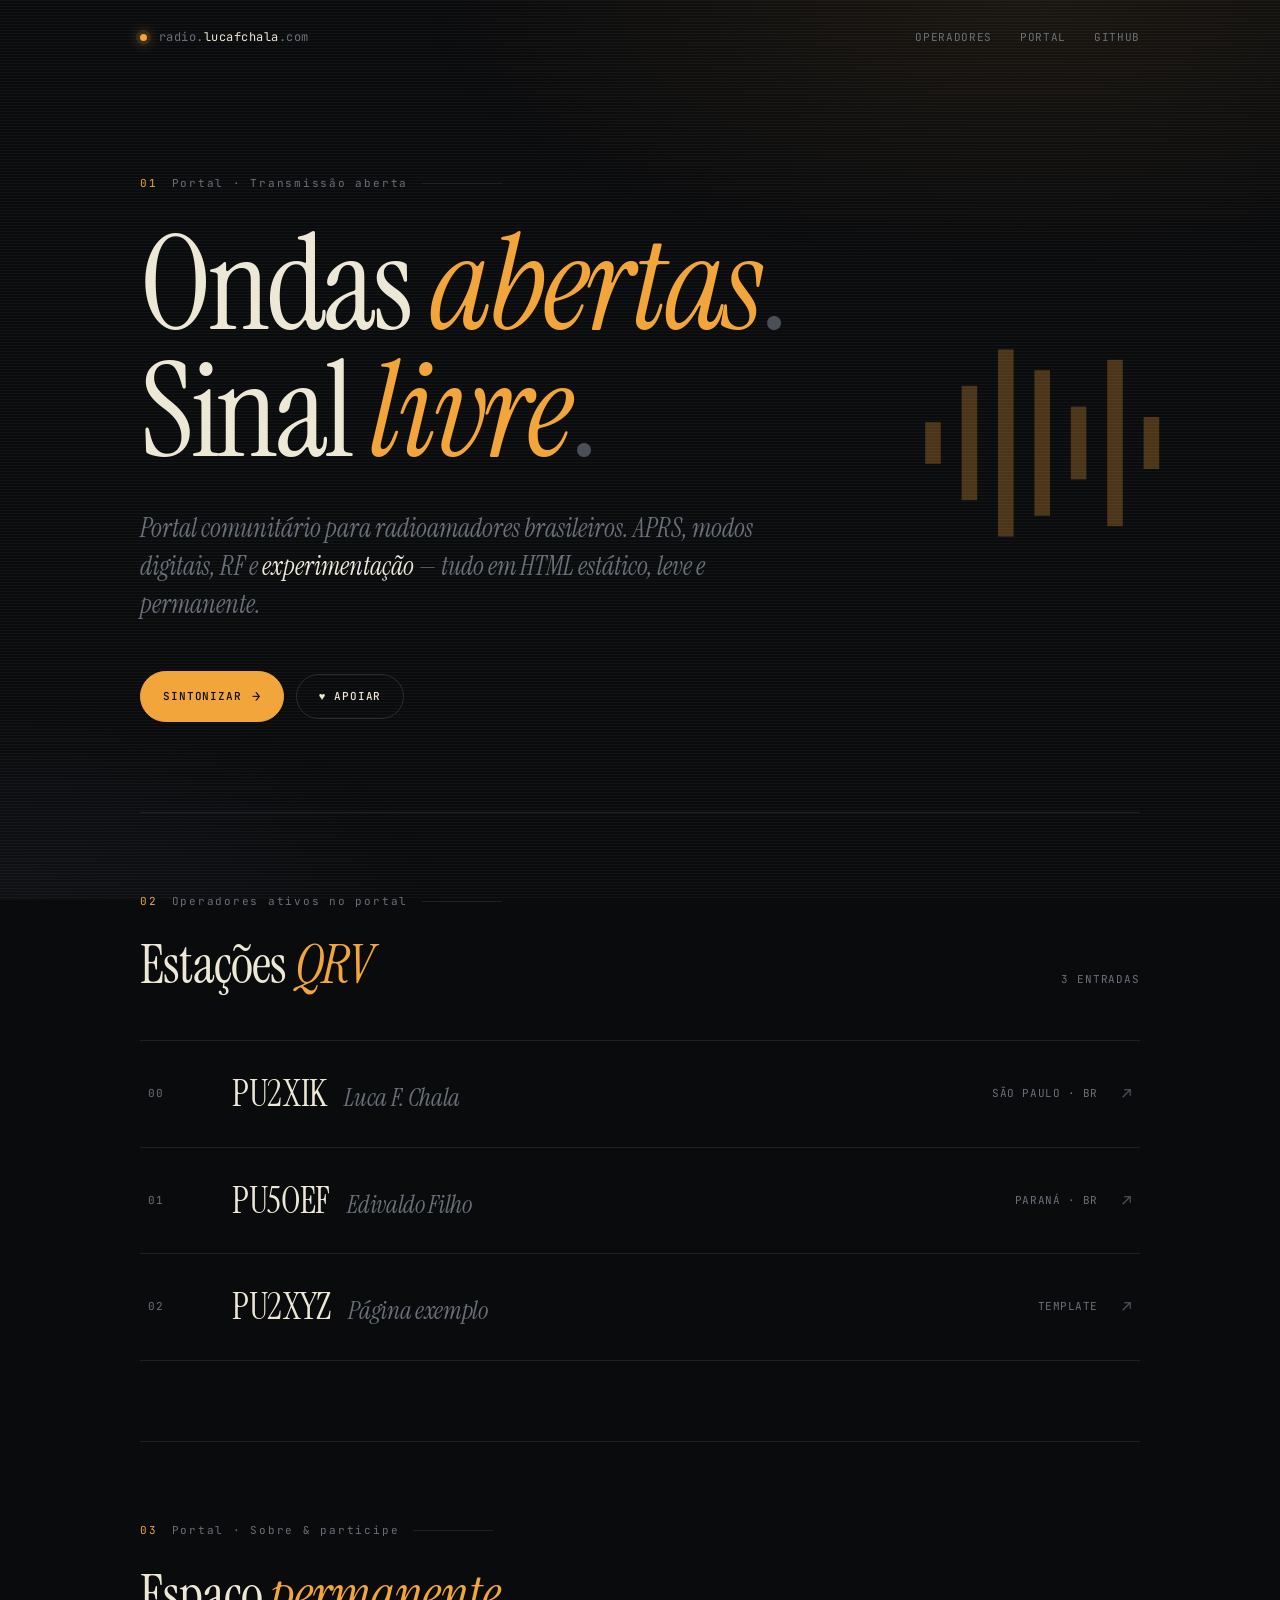
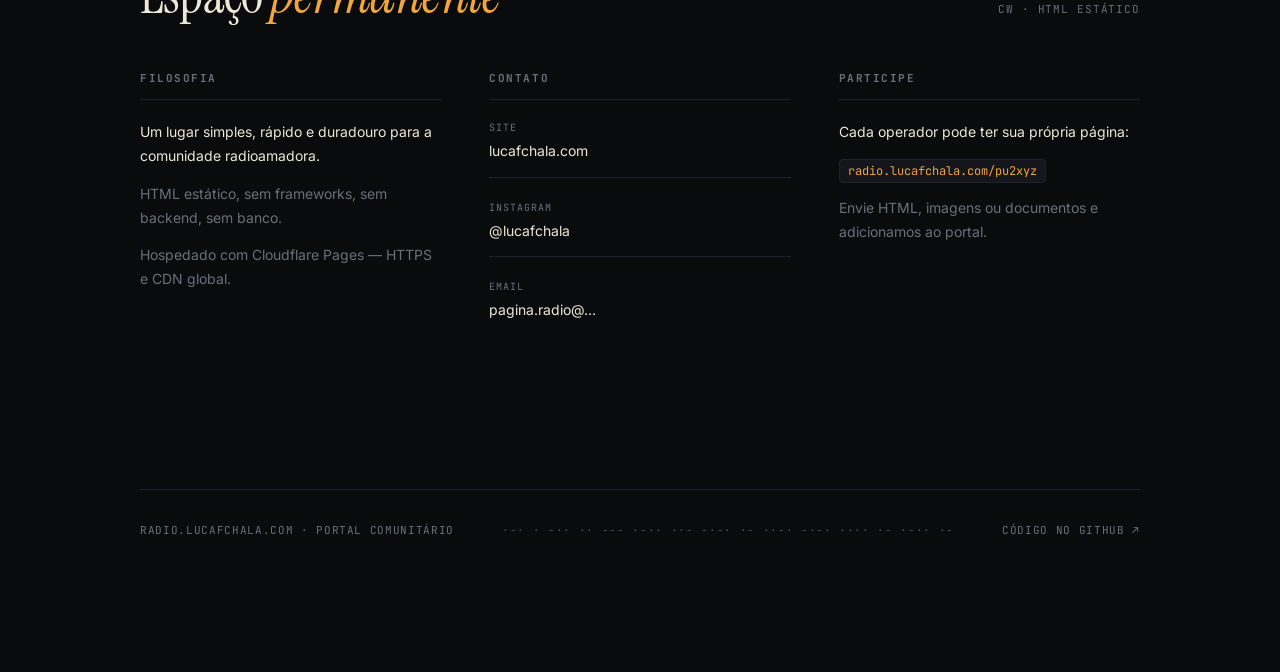
==== index.html @ 803acfe5 "Redesign homepage with original editorial 'Carrier Wave' aesthetic Custom design — dark midnight bas" ====
<!DOCTYPE html>
<html lang="pt-BR">

<head>
    <meta charset="UTF-8">
    <meta name="viewport" content="width=device-width, initial-scale=1.0">

    <!-- ── SEO Básico ── -->
    <title>radio.lucafchala.com — Portal Comunitário de Radioamadorismo</title>
    <meta name="description" content="Portal estático dedicado à comunidade radioamadora. APRS, modos digitais, RF experimental e páginas de operadores PY/PU. Hospedado com Cloudflare Pages.">
    <meta name="keywords" content="radioamadorismo, APRS, VHF, UHF, DMR, rádio digital, PU2XIK, PU5OEF, Brasil, ham radio">
    <meta name="author" content="Luca F. Chala — PU2XIK">
    <meta name="robots" content="index, follow">
    <meta name="theme-color" content="#0A0B0D">
    <link rel="canonical" href="https://radio.lucafchala.com/">

    <!-- ── Open Graph (WhatsApp, Facebook, Discord, Telegram) ── -->
    <meta property="og:type"        content="website">
    <meta property="og:url"         content="https://radio.lucafchala.com/">
    <meta property="og:title"       content="radio.lucafchala.com — Portal Comunitário de Radioamadorismo">
    <meta property="og:description" content="Portal estático dedicado à comunidade radioamadora. APRS, modos digitais, RF experimental e páginas de operadores PY/PU.">
    <meta property="og:image"       content="https://radio.lucafchala.com/pu5oef/og-image.png">
    <meta property="og:image:width"  content="1200">
    <meta property="og:image:height" content="630">
    <meta property="og:locale"      content="pt_BR">
    <meta property="og:site_name"   content="Portal de Rádio — lucafchala.com">

    <!-- ── Twitter / X Card ── -->
    <meta name="twitter:card"        content="summary_large_image">
    <meta name="twitter:url"         content="https://radio.lucafchala.com/">
    <meta name="twitter:title"       content="radio.lucafchala.com — Portal Comunitário de Radioamadorismo">
    <meta name="twitter:description" content="Portal estático dedicado à comunidade radioamadora. APRS, modos digitais, RF experimental e páginas de operadores PY/PU.">
    <meta name="twitter:image"       content="https://radio.lucafchala.com/pu5oef/og-image.png">

    <!-- ── Schema.org (Google) ── -->
    <script type="application/ld+json">
    {
      "@context": "https://schema.org",
      "@type": "WebSite",
      "name": "radio.lucafchala.com",
      "url": "https://radio.lucafchala.com/",
      "description": "Portal comunitário dedicado ao radioamadorismo, APRS, RF e modos digitais.",
      "publisher": {
        "@type": "Person",
        "name": "Luca F. Chala",
        "identifier": "PU2XIK",
        "url": "https://lucafchala.com"
      }
    }
    </script>

    <link rel="icon" href="https://tucas.omg.lol/favicon.ico">

    <link rel="stylesheet" href="/style.css">
    <link rel="stylesheet" href="/index.css">
</head>

<body>

<div class="container">

    <!-- ── Topbar ── -->
    <nav class="topbar">
        <a class="brand" href="/">
            <span class="brand-dot"></span>
            <span class="brand-text">radio.<em>lucafchala</em>.com</span>
        </a>
        <div class="topnav">
            <a href="#operadores">Operadores</a>
            <a href="#portal">Portal</a>
            <a href="https://github.com/lucafchala/portal_radio" target="_blank" rel="noopener">GitHub</a>
        </div>
    </nav>

    <!-- ── Hero ── -->
    <header class="hero">
        <div class="section-num"><span>01</span> Portal · Transmissão aberta</div>

        <h1>
            Ondas <em>abertas</em><span class="dot">.</span><br>
            Sinal <em>livre</em><span class="dot">.</span>
        </h1>

        <p class="hero-sub">
            Portal comunitário para radioamadores brasileiros.
            APRS, modos digitais, RF e <em>experimentação</em> —
            tudo em HTML estático, leve e permanente.
        </p>

        <div class="hero-actions">
            <a class="btn btn-primary" href="#operadores">
                Sintonizar
                <span class="arrow">→</span>
            </a>
            <a class="btn btn-ghost" href="/doacoes/">
                ♥ Apoiar
            </a>
        </div>

        <!-- Decorative animated waveform -->
        <div class="hero-wave" aria-hidden="true">
            <svg viewBox="0 0 100 100" preserveAspectRatio="none">
                <g fill="#F2A53A">
                    <rect class="wave-bar" x="2"  y="42" width="6" height="16" />
                    <rect class="wave-bar" x="16" y="28" width="6" height="44" />
                    <rect class="wave-bar" x="30" y="14" width="6" height="72" />
                    <rect class="wave-bar" x="44" y="22" width="6" height="56" />
                    <rect class="wave-bar" x="58" y="36" width="6" height="28" />
                    <rect class="wave-bar" x="72" y="18" width="6" height="64" />
                    <rect class="wave-bar" x="86" y="40" width="6" height="20" />
                </g>
            </svg>
        </div>
    </header>

    <!-- ── Operadores ── -->
    <section class="section" id="operadores">
        <div class="section-num"><span>02</span> Operadores ativos no portal</div>
        <div class="section-head">
            <h2 class="section-title">
                Estações <em>QRV</em>
            </h2>
            <span class="section-meta">3 entradas</span>
        </div>

        <div class="op-list">

            <a class="op-entry" href="/pu2xik/">
                <span class="op-num">00</span>
                <span class="op-call">PU2XIK <em>Luca F. Chala</em></span>
                <span class="op-region">São Paulo · BR</span>
                <span class="op-arrow">↗</span>
            </a>

            <a class="op-entry" href="/pu5oef/">
                <span class="op-num">01</span>
                <span class="op-call">PU5OEF <em>Edivaldo Filho</em></span>
                <span class="op-region">Paraná · BR</span>
                <span class="op-arrow">↗</span>
            </a>

            <a class="op-entry" href="/pu2xyz/">
                <span class="op-num">02</span>
                <span class="op-call">PU2XYZ <em>Página exemplo</em></span>
                <span class="op-region">Template</span>
                <span class="op-arrow">↗</span>
            </a>

        </div>
    </section>

    <!-- ── Portal info ── -->
    <section class="section" id="portal">
        <div class="section-num"><span>03</span> Portal · Sobre &amp; participe</div>
        <div class="section-head">
            <h2 class="section-title">
                Espaço <em>permanente</em>
            </h2>
            <span class="section-meta">CW · HTML estático</span>
        </div>

        <div class="info-grid">

            <div class="info-col">
                <h3>Filosofia</h3>
                <p>Um lugar simples, rápido e duradouro para a comunidade radioamadora.</p>
                <p class="muted">HTML estático, sem frameworks, sem backend, sem banco.</p>
                <p class="muted">Hospedado com Cloudflare Pages — HTTPS e CDN global.</p>
            </div>

            <div class="info-col">
                <h3>Contato</h3>
                <ul class="contact-list">
                    <li>
                        <span class="label">Site</span>
                        <a href="https://lucafchala.com" target="_blank" rel="noopener">lucafchala.com</a>
                    </li>
                    <li>
                        <span class="label">Instagram</span>
                        <a href="https://lucafchala.com/instagram" target="_blank" rel="noopener">@lucafchala</a>
                    </li>
                    <li>
                        <span class="label">Email</span>
                        <a href="mailto:pagina.radio@lucafchala.com">pagina.radio@…</a>
                    </li>
                </ul>
            </div>

            <div class="info-col">
                <h3>Participe</h3>
                <p>Cada operador pode ter sua própria página:</p>
                <p><code>radio.lucafchala.com/pu2xyz</code></p>
                <p class="muted">Envie HTML, imagens ou documentos e adicionamos ao portal.</p>
            </div>

        </div>
    </section>

    <footer>
        <span>radio.lucafchala.com · portal comunitário</span>
        <span class="footer-cw">·-· · -·· ·· ---  ·-·· ··- -·-· ·- ··-· -·-· ···· ·- ·-·· ·-</span>
        <a href="https://github.com/lucafchala/portal_radio" target="_blank" rel="noopener">Código no GitHub ↗</a>
    </footer>

</div>

</body>
</html>
---- style.css ----
/* Estilos compartilhados — radio.lucafchala.com
   Importado por todas as páginas do portal.
   Cada página sobrescreve variáveis e estilos específicos no próprio <style>. */

:root {
    --bg: #0b0f0c;
    --panel: #101612;
    --border: #2d3c32;
    --text: #d6e0d5;
    --accent: #7dff9c;
    --muted: #8a968d;
}

*, *::before, *::after {
    box-sizing: border-box;
}

body {
    margin: 0;
    background: var(--bg);
    color: var(--text);
}

.container {
    max-width: 1000px;
    margin: auto;
    padding: 30px 20px;
}

.panel {
    background: var(--panel);
    border: 1px solid var(--border);
    padding: 25px;
    margin-bottom: 25px;
}

.badge {
    display: inline-block;
    border: 1px solid var(--border);
    padding: 5px 10px;
    color: var(--accent);
    font-size: 12px;
    margin-right: 8px;
    margin-bottom: 8px;
    background: #0d120f;
}

h1, h2 {
    margin-top: 0;
    color: var(--accent);
}

a {
    color: var(--accent);
    text-decoration: none;
}

a:hover {
    text-decoration: underline;
}

code {
    color: var(--accent);
}

ul {
    padding-left: 18px;
}

li {
    margin-bottom: 8px;
}

footer {
    text-align: center;
    color: var(--muted);
    font-size: 0.9rem;
    margin-top: 40px;
}
---- index.css ----
@import url('https://fonts.googleapis.com/css2?family=Instrument+Serif:ital@0;1&family=Inter:wght@300;400;500;600&family=JetBrains+Mono:wght@400;500&display=swap');

/* ── Carrier Wave palette ── */
:root {
    --bg: #0A0B0D;
    --bg-2: #0F1014;
    --surface: #14161C;
    --border: #1E2128;
    --border-strong: #2A2E37;
    --text: #EDE7D6;
    --muted: #6A707A;
    --muted-2: #4A4F58;
    --accent: #F2A53A;
    --accent-dim: #B07628;
    --accent-soft: rgba(242, 165, 58, 0.08);
    --highlight: #8FB7D9;
}

* { box-sizing: border-box; }

html { background: var(--bg); }

body {
    margin: 0;
    background: var(--bg);
    color: var(--text);
    font-family: "Inter", -apple-system, system-ui, sans-serif;
    font-size: 15px;
    line-height: 1.6;
    -webkit-font-smoothing: antialiased;
    text-rendering: optimizeLegibility;
    overflow-x: hidden;
}

/* Ambient gradient — subtle aurora */
body::before {
    content: '';
    position: fixed;
    inset: 0;
    pointer-events: none;
    background:
        radial-gradient(ellipse 80% 50% at 80% 0%, rgba(242, 165, 58, 0.07), transparent 60%),
        radial-gradient(ellipse 60% 40% at 0% 100%, rgba(143, 183, 217, 0.04), transparent 60%);
    z-index: 0;
}

/* Subtle scanline */
body::after {
    content: '';
    position: fixed;
    inset: 0;
    pointer-events: none;
    opacity: 0.04;
    background-image: linear-gradient(rgba(255,255,255,1) 1px, transparent 1px);
    background-size: 100% 3px;
    z-index: 0;
}

.container {
    max-width: 1080px;
    margin: 0 auto;
    padding: 0 40px 100px;
    position: relative;
    z-index: 1;
}

a { color: var(--text); text-decoration: none; }
a:hover { text-decoration: none; }
h1, h2, h3 { color: var(--text); margin: 0; }

/* ── Topbar ── */
.topbar {
    display: flex;
    justify-content: space-between;
    align-items: center;
    padding: 28px 0;
    font-size: 13px;
}

.brand {
    display: inline-flex;
    align-items: center;
    gap: 12px;
    color: var(--text);
    font-family: "JetBrains Mono", monospace;
    font-size: 12px;
    letter-spacing: 0.04em;
}

.brand-dot {
    width: 7px;
    height: 7px;
    border-radius: 50%;
    background: var(--accent);
    box-shadow: 0 0 14px var(--accent), 0 0 0 4px rgba(242, 165, 58, 0.12);
    animation: blink 2.6s ease-in-out infinite;
}

@keyframes blink {
    0%, 100% { opacity: 1; }
    50% { opacity: 0.35; }
}

.brand-text { color: var(--muted); }
.brand-text em { color: var(--text); font-style: normal; }

.topnav {
    display: flex;
    gap: 28px;
    font-family: "JetBrains Mono", monospace;
    font-size: 11px;
    letter-spacing: 0.06em;
    text-transform: uppercase;
}

.topnav a {
    color: var(--muted);
    transition: color 0.18s;
    position: relative;
}

.topnav a::before {
    content: '';
    position: absolute;
    bottom: -6px;
    left: 0;
    width: 0;
    height: 1px;
    background: var(--accent);
    transition: width 0.25s;
}

.topnav a:hover { color: var(--text); }
.topnav a:hover::before { width: 100%; }

/* ── Hero ── */
.hero {
    padding: 100px 0 90px;
    position: relative;
    animation: rise 0.9s cubic-bezier(0.16,1,0.3,1) both;
}

.section-num {
    font-family: "JetBrains Mono", monospace;
    font-size: 11px;
    letter-spacing: 0.16em;
    color: var(--muted);
    margin-bottom: 28px;
    display: flex;
    align-items: center;
    gap: 14px;
}

.section-num::after {
    content: '';
    flex: 1;
    max-width: 80px;
    height: 1px;
    background: var(--border);
}

.section-num span { color: var(--accent); }

.hero h1 {
    font-family: "Instrument Serif", Georgia, serif;
    font-size: clamp(56px, 11vw, 132px);
    font-weight: 400;
    line-height: 0.96;
    letter-spacing: -0.025em;
    color: var(--text);
    margin: 0 0 36px;
    max-width: 11ch;
}

.hero h1 em {
    font-style: italic;
    color: var(--accent);
}

.hero h1 .dot { color: var(--muted-2); }

.hero-sub {
    font-family: "Instrument Serif", Georgia, serif;
    font-size: clamp(20px, 2.4vw, 26px);
    color: var(--muted);
    line-height: 1.45;
    max-width: 620px;
    margin: 0 0 48px;
    font-style: italic;
    font-weight: 400;
}

.hero-sub em {
    color: var(--text);
    font-style: italic;
}

.hero-actions {
    display: flex;
    gap: 12px;
    flex-wrap: wrap;
    align-items: center;
}

.btn {
    display: inline-flex;
    align-items: center;
    gap: 10px;
    padding: 13px 22px;
    font-family: "JetBrains Mono", monospace;
    font-size: 11px;
    font-weight: 500;
    letter-spacing: 0.08em;
    text-transform: uppercase;
    border-radius: 999px;
    transition: all 0.2s;
    cursor: pointer;
    border: 1px solid transparent;
}

.btn-primary {
    background: var(--accent);
    color: var(--bg);
    border-color: var(--accent);
}

.btn-primary:hover {
    background: transparent;
    color: var(--accent);
    transform: translateY(-1px);
}

.btn-ghost {
    background: transparent;
    color: var(--text);
    border-color: var(--border-strong);
}

.btn-ghost:hover {
    border-color: var(--text);
    transform: translateY(-1px);
}

.btn .arrow {
    transition: transform 0.2s;
    font-size: 14px;
}

.btn:hover .arrow { transform: translateX(3px); }

/* Hero waveform decoration */
.hero-wave {
    position: absolute;
    top: 50%;
    right: -40px;
    transform: translateY(-50%);
    width: 260px;
    height: 260px;
    opacity: 0.28;
    pointer-events: none;
}

.hero-wave svg { width: 100%; height: 100%; }

/* ── Section ── */
.section {
    padding: 80px 0;
    border-top: 1px solid var(--border);
    animation: rise 0.9s cubic-bezier(0.16,1,0.3,1) both;
}

.section-head {
    display: flex;
    justify-content: space-between;
    align-items: baseline;
    margin-bottom: 48px;
    gap: 16px;
    flex-wrap: wrap;
}

.section-title {
    font-family: "Instrument Serif", Georgia, serif;
    font-size: clamp(38px, 5vw, 54px);
    font-weight: 400;
    color: var(--text);
    letter-spacing: -0.015em;
    line-height: 1;
}

.section-title em {
    color: var(--accent);
    font-style: italic;
}

.section-meta {
    font-family: "JetBrains Mono", monospace;
    font-size: 11px;
    letter-spacing: 0.08em;
    color: var(--muted);
    text-transform: uppercase;
}

/* ── Operator list — editorial-style entries ── */
.op-list {
    display: flex;
    flex-direction: column;
}

.op-entry {
    display: grid;
    grid-template-columns: 60px 1fr auto auto;
    align-items: center;
    gap: 24px;
    padding: 24px 8px;
    border-top: 1px solid var(--border);
    transition: padding 0.25s, background 0.25s;
    position: relative;
    color: var(--text);
}

.op-entry:last-child { border-bottom: 1px solid var(--border); }

.op-entry::before {
    content: '';
    position: absolute;
    left: 0;
    top: 0;
    bottom: 0;
    width: 0;
    background: var(--accent);
    transition: width 0.25s;
}

.op-entry:hover {
    padding-left: 24px;
    background: var(--accent-soft);
}

.op-entry:hover::before { width: 3px; }

.op-num {
    font-family: "JetBrains Mono", monospace;
    font-size: 11px;
    color: var(--muted);
    letter-spacing: 0.05em;
}

.op-call {
    font-family: "Instrument Serif", Georgia, serif;
    font-size: clamp(26px, 3.5vw, 36px);
    font-weight: 400;
    letter-spacing: -0.01em;
    color: var(--text);
    transition: color 0.2s;
}

.op-entry:hover .op-call { color: var(--accent); }

.op-call em {
    font-style: italic;
    color: var(--muted);
    font-size: 0.7em;
    margin-left: 12px;
}

.op-region {
    font-family: "JetBrains Mono", monospace;
    font-size: 11px;
    color: var(--muted);
    letter-spacing: 0.05em;
    text-transform: uppercase;
}

.op-arrow {
    font-family: "JetBrains Mono", monospace;
    color: var(--muted-2);
    font-size: 16px;
    transition: color 0.2s, transform 0.2s;
}

.op-entry:hover .op-arrow {
    color: var(--accent);
    transform: translate(3px, -3px);
}

/* ── Info columns ── */
.info-grid {
    display: grid;
    grid-template-columns: repeat(3, 1fr);
    gap: 48px;
    margin-top: 16px;
}

.info-col h3 {
    font-family: "JetBrains Mono", monospace;
    font-size: 11px;
    letter-spacing: 0.14em;
    text-transform: uppercase;
    color: var(--muted);
    margin: 0 0 20px;
    padding-bottom: 12px;
    border-bottom: 1px solid var(--border);
}

.info-col p {
    font-size: 14px;
    color: var(--text);
    line-height: 1.7;
    margin: 0 0 14px;
}

.info-col p:last-child { margin-bottom: 0; }

.info-col .muted { color: var(--muted); }

.contact-list {
    list-style: none;
    padding: 0;
    margin: 0;
}

.contact-list li {
    display: flex;
    flex-direction: column;
    gap: 4px;
    padding: 14px 0;
    border-bottom: 1px solid var(--border);
}

.contact-list li:first-child { padding-top: 0; }
.contact-list li:last-child { border-bottom: none; padding-bottom: 0; }

.contact-list .label {
    font-family: "JetBrains Mono", monospace;
    font-size: 10px;
    letter-spacing: 0.1em;
    text-transform: uppercase;
    color: var(--muted);
}

.contact-list a {
    color: var(--text);
    font-size: 14px;
    transition: color 0.15s;
}

.contact-list a:hover { color: var(--accent); }

.info-col code {
    font-family: "JetBrains Mono", monospace;
    font-size: 12px;
    background: var(--surface);
    color: var(--accent);
    padding: 3px 8px;
    border: 1px solid var(--border);
    border-radius: 4px;
}

/* ── Footer ── */
footer {
    margin-top: 80px;
    padding: 32px 0;
    border-top: 1px solid var(--border);
    display: flex;
    justify-content: space-between;
    align-items: center;
    flex-wrap: wrap;
    gap: 16px;
    font-family: "JetBrains Mono", monospace;
    font-size: 11px;
    letter-spacing: 0.06em;
    color: var(--muted);
    text-transform: uppercase;
}

footer a {
    color: var(--muted);
    transition: color 0.15s;
}

footer a:hover { color: var(--accent); }

.footer-cw {
    color: var(--muted-2);
}

/* ── Animations ── */
@keyframes rise {
    from { opacity: 0; transform: translateY(14px); }
    to   { opacity: 1; transform: translateY(0); }
}

@keyframes wave {
    0%, 100% { transform: scaleY(0.6); }
    50% { transform: scaleY(1); }
}

.wave-bar {
    transform-origin: center;
    animation: wave 1.4s ease-in-out infinite;
}

.wave-bar:nth-child(1) { animation-delay: 0s; }
.wave-bar:nth-child(2) { animation-delay: 0.1s; }
.wave-bar:nth-child(3) { animation-delay: 0.2s; }
.wave-bar:nth-child(4) { animation-delay: 0.3s; }
.wave-bar:nth-child(5) { animation-delay: 0.4s; }
.wave-bar:nth-child(6) { animation-delay: 0.5s; }
.wave-bar:nth-child(7) { animation-delay: 0.6s; }

/* ── Mobile ── */
@media (max-width: 720px) {
    .container { padding: 0 22px 60px; }
    .topnav { gap: 16px; }
    .topnav a { font-size: 10px; }
    .hero { padding: 60px 0 70px; }
    .hero-wave { display: none; }
    .section { padding: 60px 0; }
    .info-grid {
        grid-template-columns: 1fr;
        gap: 40px;
    }
    .op-entry {
        grid-template-columns: 36px 1fr auto;
        gap: 16px;
        padding: 20px 6px;
    }
    .op-entry:hover { padding-left: 12px; }
    .op-region { display: none; }
    .hero-actions .btn { flex: 1; justify-content: center; }
}
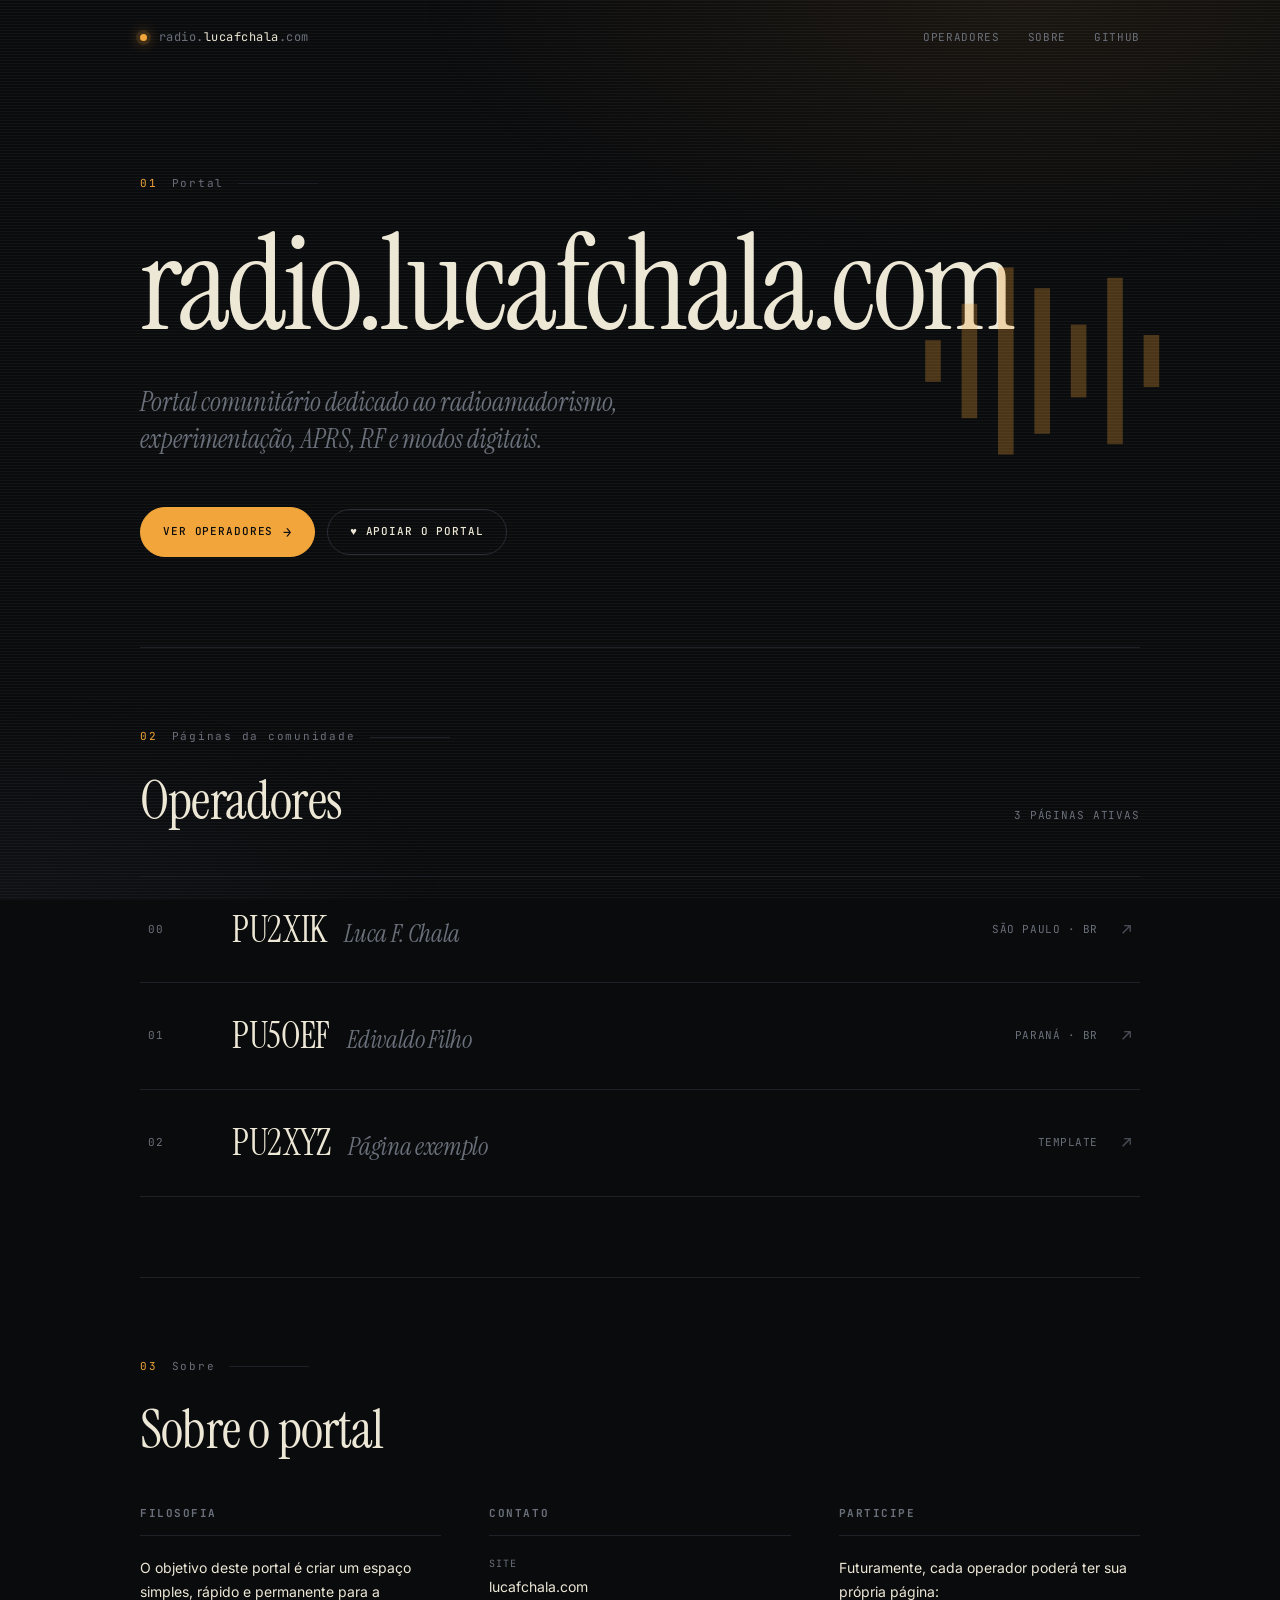
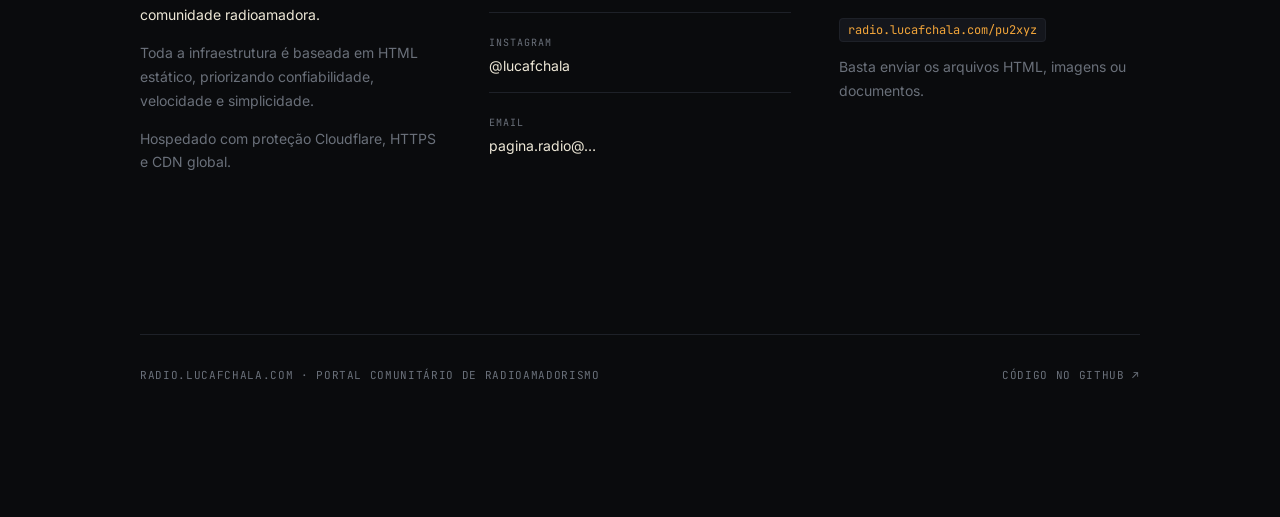
==== commit 32683670: "Tone down homepage copy, redesign donations page to match Homepage: - Restore straightforward copy f" ====
--- a/index.html
+++ b/index.html
@@ -67,33 +67,29 @@
         </a>
         <div class="topnav">
             <a href="#operadores">Operadores</a>
-            <a href="#portal">Portal</a>
+            <a href="#portal">Sobre</a>
             <a href="https://github.com/lucafchala/portal_radio" target="_blank" rel="noopener">GitHub</a>
         </div>
     </nav>
 
     <!-- ── Hero ── -->
     <header class="hero">
-        <div class="section-num"><span>01</span> Portal · Transmissão aberta</div>
+        <div class="section-num"><span>01</span> Portal</div>
 
-        <h1>
-            Ondas <em>abertas</em><span class="dot">.</span><br>
-            Sinal <em>livre</em><span class="dot">.</span>
-        </h1>
+        <h1>radio.lucafchala.com</h1>
 
         <p class="hero-sub">
-            Portal comunitário para radioamadores brasileiros.
-            APRS, modos digitais, RF e <em>experimentação</em> —
-            tudo em HTML estático, leve e permanente.
+            Portal comunitário dedicado ao radioamadorismo,
+            experimentação, APRS, RF e modos digitais.
         </p>
 
         <div class="hero-actions">
             <a class="btn btn-primary" href="#operadores">
-                Sintonizar
+                Ver operadores
                 <span class="arrow">→</span>
             </a>
             <a class="btn btn-ghost" href="/doacoes/">
-                ♥ Apoiar
+                ♥ Apoiar o portal
             </a>
         </div>
 
@@ -115,12 +111,10 @@
 
     <!-- ── Operadores ── -->
     <section class="section" id="operadores">
-        <div class="section-num"><span>02</span> Operadores ativos no portal</div>
+        <div class="section-num"><span>02</span> Páginas da comunidade</div>
         <div class="section-head">
-            <h2 class="section-title">
-                Estações <em>QRV</em>
-            </h2>
-            <span class="section-meta">3 entradas</span>
+            <h2 class="section-title">Operadores</h2>
+            <span class="section-meta">3 páginas ativas</span>
         </div>
 
         <div class="op-list">
@@ -151,21 +145,18 @@
 
     <!-- ── Portal info ── -->
     <section class="section" id="portal">
-        <div class="section-num"><span>03</span> Portal · Sobre &amp; participe</div>
+        <div class="section-num"><span>03</span> Sobre</div>
         <div class="section-head">
-            <h2 class="section-title">
-                Espaço <em>permanente</em>
-            </h2>
-            <span class="section-meta">CW · HTML estático</span>
+            <h2 class="section-title">Sobre o portal</h2>
         </div>
 
         <div class="info-grid">
 
             <div class="info-col">
                 <h3>Filosofia</h3>
-                <p>Um lugar simples, rápido e duradouro para a comunidade radioamadora.</p>
-                <p class="muted">HTML estático, sem frameworks, sem backend, sem banco.</p>
-                <p class="muted">Hospedado com Cloudflare Pages — HTTPS e CDN global.</p>
+                <p>O objetivo deste portal é criar um espaço simples, rápido e permanente para a comunidade radioamadora.</p>
+                <p class="muted">Toda a infraestrutura é baseada em HTML estático, priorizando confiabilidade, velocidade e simplicidade.</p>
+                <p class="muted">Hospedado com proteção Cloudflare, HTTPS e CDN global.</p>
             </div>
 
             <div class="info-col">
@@ -188,17 +179,16 @@
 
             <div class="info-col">
                 <h3>Participe</h3>
-                <p>Cada operador pode ter sua própria página:</p>
+                <p>Futuramente, cada operador poderá ter sua própria página:</p>
                 <p><code>radio.lucafchala.com/pu2xyz</code></p>
-                <p class="muted">Envie HTML, imagens ou documentos e adicionamos ao portal.</p>
+                <p class="muted">Basta enviar os arquivos HTML, imagens ou documentos.</p>
             </div>
 
         </div>
     </section>
 
     <footer>
-        <span>radio.lucafchala.com · portal comunitário</span>
-        <span class="footer-cw">·-· · -·· ·· ---  ·-·· ··- -·-· ·- ··-· -·-· ···· ·- ·-·· ·-</span>
+        <span>radio.lucafchala.com · portal comunitário de radioamadorismo</span>
         <a href="https://github.com/lucafchala/portal_radio" target="_blank" rel="noopener">Código no GitHub ↗</a>
     </footer>
 
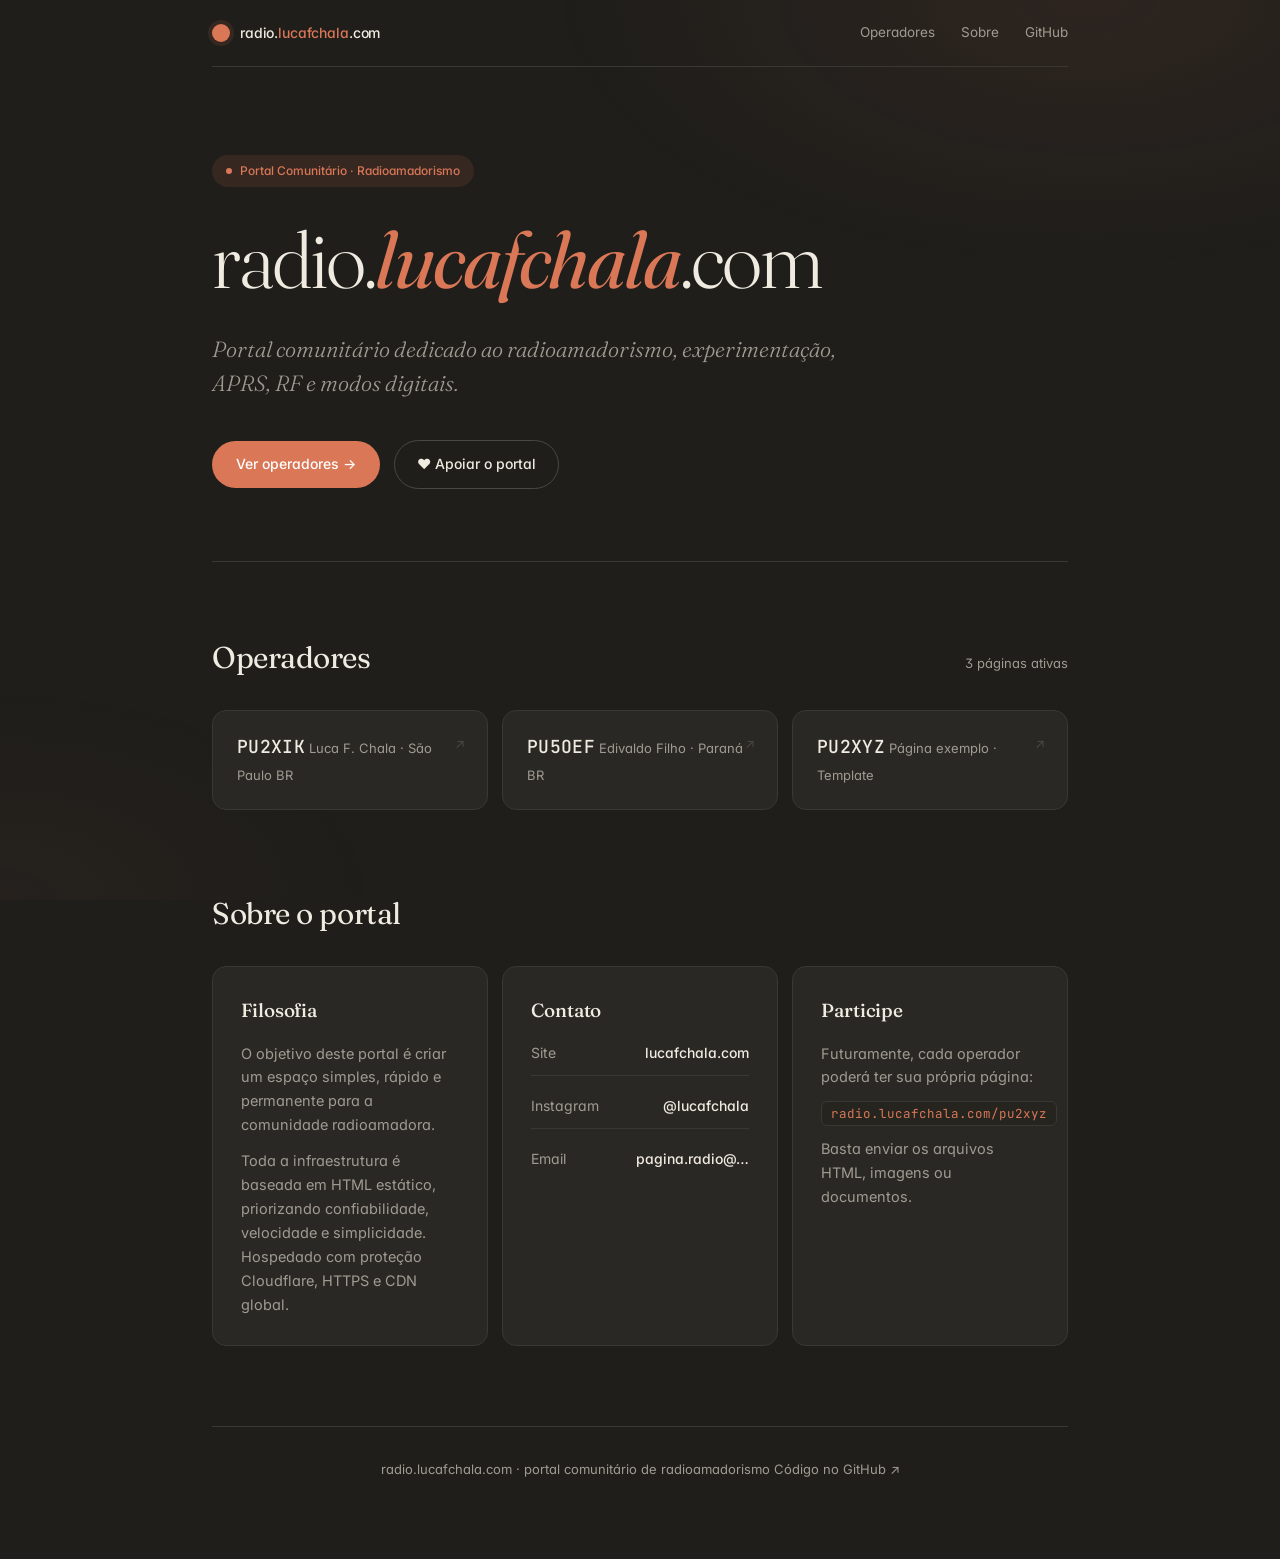
==== commit b0ea481a: "Redesign: homepage dark Claude palette, PU5OEF cyberpunk, doacoes updated - index.html: rebuild stru" ====
--- a/index.html
+++ b/index.html
@@ -11,7 +11,7 @@
     <meta name="keywords" content="radioamadorismo, APRS, VHF, UHF, DMR, rádio digital, PU2XIK, PU5OEF, Brasil, ham radio">
     <meta name="author" content="Luca F. Chala — PU2XIK">
     <meta name="robots" content="index, follow">
-    <meta name="theme-color" content="#0A0B0D">
+    <meta name="theme-color" content="#1F1E1B">
     <link rel="canonical" href="https://radio.lucafchala.com/">
 
     <!-- ── Open Graph (WhatsApp, Facebook, Discord, Telegram) ── -->
@@ -61,11 +61,11 @@
 
     <!-- ── Topbar ── -->
     <nav class="topbar">
-        <a class="brand" href="/">
-            <span class="brand-dot"></span>
-            <span class="brand-text">radio.<em>lucafchala</em>.com</span>
+        <a class="topbar-brand" href="/">
+            <span class="topbar-brand-mark"></span>
+            <span class="topbar-brand-text">radio.<em>lucafchala</em>.com</span>
         </a>
-        <div class="topnav">
+        <div class="topbar-nav">
             <a href="#operadores">Operadores</a>
             <a href="#portal">Sobre</a>
             <a href="https://github.com/lucafchala/portal_radio" target="_blank" rel="noopener">GitHub</a>
@@ -74,9 +74,9 @@
 
     <!-- ── Hero ── -->
     <header class="hero">
-        <div class="section-num"><span>01</span> Portal</div>
+        <div class="hero-eyebrow">Portal Comunitário · Radioamadorismo</div>
 
-        <h1>radio.lucafchala.com</h1>
+        <h1>radio.<em>lucafchala</em>.com</h1>
 
         <p class="hero-sub">
             Portal comunitário dedicado ao radioamadorismo,
@@ -84,104 +84,82 @@
         </p>
 
         <div class="hero-actions">
-            <a class="btn btn-primary" href="#operadores">
-                Ver operadores
-                <span class="arrow">→</span>
+            <a class="btn-primary" href="#operadores">
+                Ver operadores →
             </a>
-            <a class="btn btn-ghost" href="/doacoes/">
+            <a class="btn-secondary" href="/doacoes/">
                 ♥ Apoiar o portal
             </a>
-        </div>
-
-        <!-- Decorative animated waveform -->
-        <div class="hero-wave" aria-hidden="true">
-            <svg viewBox="0 0 100 100" preserveAspectRatio="none">
-                <g fill="#F2A53A">
-                    <rect class="wave-bar" x="2"  y="42" width="6" height="16" />
-                    <rect class="wave-bar" x="16" y="28" width="6" height="44" />
-                    <rect class="wave-bar" x="30" y="14" width="6" height="72" />
-                    <rect class="wave-bar" x="44" y="22" width="6" height="56" />
-                    <rect class="wave-bar" x="58" y="36" width="6" height="28" />
-                    <rect class="wave-bar" x="72" y="18" width="6" height="64" />
-                    <rect class="wave-bar" x="86" y="40" width="6" height="20" />
-                </g>
-            </svg>
         </div>
     </header>
 
     <!-- ── Operadores ── -->
     <section class="section" id="operadores">
-        <div class="section-num"><span>02</span> Páginas da comunidade</div>
         <div class="section-head">
             <h2 class="section-title">Operadores</h2>
             <span class="section-meta">3 páginas ativas</span>
         </div>
 
-        <div class="op-list">
+        <div class="op-grid">
 
-            <a class="op-entry" href="/pu2xik/">
-                <span class="op-num">00</span>
-                <span class="op-call">PU2XIK <em>Luca F. Chala</em></span>
-                <span class="op-region">São Paulo · BR</span>
+            <a class="op-card" href="/pu2xik/">
+                <span class="op-callsign">PU2XIK</span>
+                <span class="op-name">Luca F. Chala · São Paulo BR</span>
                 <span class="op-arrow">↗</span>
             </a>
 
-            <a class="op-entry" href="/pu5oef/">
-                <span class="op-num">01</span>
-                <span class="op-call">PU5OEF <em>Edivaldo Filho</em></span>
-                <span class="op-region">Paraná · BR</span>
+            <a class="op-card" href="/pu5oef/">
+                <span class="op-callsign">PU5OEF</span>
+                <span class="op-name">Edivaldo Filho · Paraná BR</span>
                 <span class="op-arrow">↗</span>
             </a>
 
-            <a class="op-entry" href="/pu2xyz/">
-                <span class="op-num">02</span>
-                <span class="op-call">PU2XYZ <em>Página exemplo</em></span>
-                <span class="op-region">Template</span>
+            <a class="op-card" href="/pu2xyz/">
+                <span class="op-callsign">PU2XYZ</span>
+                <span class="op-name">Página exemplo · Template</span>
                 <span class="op-arrow">↗</span>
             </a>
 
         </div>
     </section>
 
-    <!-- ── Portal info ── -->
+    <!-- ── Sobre o portal ── -->
     <section class="section" id="portal">
-        <div class="section-num"><span>03</span> Sobre</div>
         <div class="section-head">
             <h2 class="section-title">Sobre o portal</h2>
         </div>
 
-        <div class="info-grid">
+        <div class="panel-row">
 
-            <div class="info-col">
-                <h3>Filosofia</h3>
+            <div class="panel">
+                <h2>Filosofia</h2>
                 <p>O objetivo deste portal é criar um espaço simples, rápido e permanente para a comunidade radioamadora.</p>
-                <p class="muted">Toda a infraestrutura é baseada em HTML estático, priorizando confiabilidade, velocidade e simplicidade.</p>
-                <p class="muted">Hospedado com proteção Cloudflare, HTTPS e CDN global.</p>
+                <p>Toda a infraestrutura é baseada em HTML estático, priorizando confiabilidade, velocidade e simplicidade. Hospedado com proteção Cloudflare, HTTPS e CDN global.</p>
             </div>
 
-            <div class="info-col">
-                <h3>Contato</h3>
-                <ul class="contact-list">
+            <div class="panel">
+                <h2>Contato</h2>
+                <ul>
                     <li>
-                        <span class="label">Site</span>
+                        <span>Site</span>
                         <a href="https://lucafchala.com" target="_blank" rel="noopener">lucafchala.com</a>
                     </li>
                     <li>
-                        <span class="label">Instagram</span>
+                        <span>Instagram</span>
                         <a href="https://lucafchala.com/instagram" target="_blank" rel="noopener">@lucafchala</a>
                     </li>
                     <li>
-                        <span class="label">Email</span>
+                        <span>Email</span>
                         <a href="mailto:pagina.radio@lucafchala.com">pagina.radio@…</a>
                     </li>
                 </ul>
             </div>
 
-            <div class="info-col">
-                <h3>Participe</h3>
+            <div class="panel">
+                <h2>Participe</h2>
                 <p>Futuramente, cada operador poderá ter sua própria página:</p>
                 <p><code>radio.lucafchala.com/pu2xyz</code></p>
-                <p class="muted">Basta enviar os arquivos HTML, imagens ou documentos.</p>
+                <p>Basta enviar os arquivos HTML, imagens ou documentos.</p>
             </div>
 
         </div>
--- a/index.css
+++ b/index.css
@@ -1,19 +1,19 @@
-@import url('https://fonts.googleapis.com/css2?family=Instrument+Serif:ital@0;1&family=Inter:wght@300;400;500;600&family=JetBrains+Mono:wght@400;500&display=swap');
-
-/* ── Carrier Wave palette ── */
+@import url('https://fonts.googleapis.com/css2?family=Fraunces:opsz,wght@9..144,300;9..144,400;9..144,500;9..144,600&family=Inter:wght@300;400;500;600&family=JetBrains+Mono:wght@400;500&display=swap');
+
+/* ── Claude dark palette ── */
 :root {
-    --bg: #0A0B0D;
-    --bg-2: #0F1014;
-    --surface: #14161C;
-    --border: #1E2128;
-    --border-strong: #2A2E37;
-    --text: #EDE7D6;
-    --muted: #6A707A;
-    --muted-2: #4A4F58;
-    --accent: #F2A53A;
-    --accent-dim: #B07628;
-    --accent-soft: rgba(242, 165, 58, 0.08);
-    --highlight: #8FB7D9;
+    --bg: #1F1E1B;
+    --bg-2: #25241F;
+    --surface: #2A2825;
+    --surface-2: #34322D;
+    --border: #3A3833;
+    --border-strong: #4A4842;
+    --text: #F0EBE0;
+    --muted: #A09B91;
+    --muted-2: #7A7670;
+    --accent: #D97757;
+    --accent-hover: #C96442;
+    --accent-soft: rgba(217, 119, 87, 0.12);
 }
 
 * { box-sizing: border-box; }
@@ -24,42 +24,29 @@
     margin: 0;
     background: var(--bg);
     color: var(--text);
-    font-family: "Inter", -apple-system, system-ui, sans-serif;
-    font-size: 15px;
+    font-family: "Inter", -apple-system, BlinkMacSystemFont, system-ui, sans-serif;
+    font-size: 16px;
     line-height: 1.6;
     -webkit-font-smoothing: antialiased;
     text-rendering: optimizeLegibility;
-    overflow-x: hidden;
-}
-
-/* Ambient gradient — subtle aurora */
+    font-feature-settings: "ss01", "cv11";
+}
+
 body::before {
     content: '';
     position: fixed;
     inset: 0;
     pointer-events: none;
     background:
-        radial-gradient(ellipse 80% 50% at 80% 0%, rgba(242, 165, 58, 0.07), transparent 60%),
-        radial-gradient(ellipse 60% 40% at 0% 100%, rgba(143, 183, 217, 0.04), transparent 60%);
+        radial-gradient(ellipse 70% 50% at 85% 0%, rgba(217, 119, 87, 0.08), transparent 60%),
+        radial-gradient(ellipse 50% 40% at 0% 100%, rgba(217, 119, 87, 0.04), transparent 60%);
     z-index: 0;
 }
 
-/* Subtle scanline */
-body::after {
-    content: '';
-    position: fixed;
-    inset: 0;
-    pointer-events: none;
-    opacity: 0.04;
-    background-image: linear-gradient(rgba(255,255,255,1) 1px, transparent 1px);
-    background-size: 100% 3px;
-    z-index: 0;
-}
-
 .container {
-    max-width: 1080px;
+    max-width: 920px;
     margin: 0 auto;
-    padding: 0 40px 100px;
+    padding: 0 32px 80px;
     position: relative;
     z-index: 1;
 }
@@ -73,459 +60,362 @@
     display: flex;
     justify-content: space-between;
     align-items: center;
-    padding: 28px 0;
-    font-size: 13px;
-}
-
-.brand {
+    padding: 22px 0;
+    font-size: 14px;
+    border-bottom: 1px solid var(--border);
+}
+
+.topbar-brand {
+    color: var(--text);
+    text-decoration: none;
+    font-weight: 500;
+    letter-spacing: -0.01em;
     display: inline-flex;
     align-items: center;
-    gap: 12px;
-    color: var(--text);
-    font-family: "JetBrains Mono", monospace;
+    gap: 10px;
+}
+
+.topbar-brand-mark {
+    width: 18px;
+    height: 18px;
+    background: var(--accent);
+    border-radius: 50%;
+    box-shadow: 0 0 0 4px var(--accent-soft);
+    flex-shrink: 0;
+}
+
+.topbar-brand-text em {
+    color: var(--accent);
+    font-style: normal;
+}
+
+.topbar-nav {
+    display: flex;
+    gap: 26px;
+    align-items: center;
+}
+
+.topbar-nav a {
+    color: var(--muted);
+    text-decoration: none;
+    transition: color 0.15s;
+    font-size: 13.5px;
+}
+
+.topbar-nav a:hover { color: var(--text); }
+
+/* ── Hero ── */
+.hero {
+    padding: 88px 0 72px;
+    border-bottom: 1px solid var(--border);
+    margin-bottom: 72px;
+    animation: rise 0.7s cubic-bezier(0.16,1,0.3,1) both;
+}
+
+.hero-eyebrow {
+    display: inline-flex;
+    align-items: center;
+    gap: 8px;
     font-size: 12px;
-    letter-spacing: 0.04em;
-}
-
-.brand-dot {
-    width: 7px;
-    height: 7px;
+    color: var(--accent);
+    padding: 6px 14px;
+    background: var(--accent-soft);
+    border-radius: 999px;
+    margin-bottom: 32px;
+    font-weight: 500;
+}
+
+.hero-eyebrow::before {
+    content: '';
+    width: 6px;
+    height: 6px;
     border-radius: 50%;
     background: var(--accent);
-    box-shadow: 0 0 14px var(--accent), 0 0 0 4px rgba(242, 165, 58, 0.12);
-    animation: blink 2.6s ease-in-out infinite;
-}
-
-@keyframes blink {
-    0%, 100% { opacity: 1; }
-    50% { opacity: 0.35; }
-}
-
-.brand-text { color: var(--muted); }
-.brand-text em { color: var(--text); font-style: normal; }
-
-.topnav {
-    display: flex;
-    gap: 28px;
-    font-family: "JetBrains Mono", monospace;
-    font-size: 11px;
-    letter-spacing: 0.06em;
-    text-transform: uppercase;
-}
-
-.topnav a {
-    color: var(--muted);
-    transition: color 0.18s;
-    position: relative;
-}
-
-.topnav a::before {
-    content: '';
-    position: absolute;
-    bottom: -6px;
-    left: 0;
-    width: 0;
-    height: 1px;
-    background: var(--accent);
-    transition: width 0.25s;
-}
-
-.topnav a:hover { color: var(--text); }
-.topnav a:hover::before { width: 100%; }
-
-/* ── Hero ── */
-.hero {
-    padding: 100px 0 90px;
-    position: relative;
-    animation: rise 0.9s cubic-bezier(0.16,1,0.3,1) both;
-}
-
-.section-num {
-    font-family: "JetBrains Mono", monospace;
-    font-size: 11px;
-    letter-spacing: 0.16em;
-    color: var(--muted);
-    margin-bottom: 28px;
-    display: flex;
-    align-items: center;
-    gap: 14px;
-}
-
-.section-num::after {
-    content: '';
-    flex: 1;
-    max-width: 80px;
-    height: 1px;
-    background: var(--border);
-}
-
-.section-num span { color: var(--accent); }
+    animation: pulse 2.4s ease-in-out infinite;
+}
+
+@keyframes pulse {
+    0%, 100% { opacity: 1; transform: scale(1); }
+    50% { opacity: 0.4; transform: scale(0.85); }
+}
 
 .hero h1 {
-    font-family: "Instrument Serif", Georgia, serif;
-    font-size: clamp(56px, 11vw, 132px);
-    font-weight: 400;
-    line-height: 0.96;
+    font-family: "Fraunces", Georgia, serif;
+    font-size: clamp(46px, 7.5vw, 80px);
+    font-weight: 300;
+    line-height: 1.02;
     letter-spacing: -0.025em;
     color: var(--text);
-    margin: 0 0 36px;
-    max-width: 11ch;
+    margin: 0 0 32px;
+    font-feature-settings: "ss01";
 }
 
 .hero h1 em {
     font-style: italic;
     color: var(--accent);
-}
-
-.hero h1 .dot { color: var(--muted-2); }
+    font-weight: 400;
+}
 
 .hero-sub {
-    font-family: "Instrument Serif", Georgia, serif;
-    font-size: clamp(20px, 2.4vw, 26px);
-    color: var(--muted);
-    line-height: 1.45;
-    max-width: 620px;
-    margin: 0 0 48px;
-    font-style: italic;
-    font-weight: 400;
-}
-
-.hero-sub em {
-    color: var(--text);
+    font-family: "Fraunces", Georgia, serif;
+    font-size: clamp(18px, 2.2vw, 22px);
+    color: var(--muted);
+    line-height: 1.55;
+    font-weight: 300;
+    margin: 0 0 40px;
+    max-width: 640px;
     font-style: italic;
 }
 
 .hero-actions {
     display: flex;
-    gap: 12px;
+    gap: 14px;
     flex-wrap: wrap;
     align-items: center;
 }
 
-.btn {
+.btn-primary {
     display: inline-flex;
     align-items: center;
-    gap: 10px;
-    padding: 13px 22px;
-    font-family: "JetBrains Mono", monospace;
-    font-size: 11px;
-    font-weight: 500;
-    letter-spacing: 0.08em;
-    text-transform: uppercase;
+    gap: 8px;
+    background: var(--accent);
+    color: #fff;
+    padding: 12px 24px;
+    font-size: 14px;
+    font-weight: 500;
+    text-decoration: none;
     border-radius: 999px;
-    transition: all 0.2s;
-    cursor: pointer;
-    border: 1px solid transparent;
-}
-
-.btn-primary {
-    background: var(--accent);
-    color: var(--bg);
-    border-color: var(--accent);
+    transition: background 0.18s, transform 0.18s;
 }
 
 .btn-primary:hover {
+    background: var(--accent-hover);
+    text-decoration: none;
+}
+
+.btn-secondary {
+    display: inline-flex;
+    align-items: center;
+    gap: 8px;
     background: transparent;
-    color: var(--accent);
-    transform: translateY(-1px);
-}
-
-.btn-ghost {
-    background: transparent;
-    color: var(--text);
-    border-color: var(--border-strong);
-}
-
-.btn-ghost:hover {
+    color: var(--text);
+    padding: 12px 22px;
+    font-size: 14px;
+    font-weight: 500;
+    text-decoration: none;
+    border-radius: 999px;
+    border: 1px solid var(--border-strong);
+    transition: border-color 0.18s, background 0.18s;
+}
+
+.btn-secondary:hover {
     border-color: var(--text);
-    transform: translateY(-1px);
-}
-
-.btn .arrow {
-    transition: transform 0.2s;
-    font-size: 14px;
-}
-
-.btn:hover .arrow { transform: translateX(3px); }
-
-/* Hero waveform decoration */
-.hero-wave {
-    position: absolute;
-    top: 50%;
-    right: -40px;
-    transform: translateY(-50%);
-    width: 260px;
-    height: 260px;
-    opacity: 0.28;
-    pointer-events: none;
-}
-
-.hero-wave svg { width: 100%; height: 100%; }
+    background: var(--surface);
+    text-decoration: none;
+}
 
 /* ── Section ── */
 .section {
-    padding: 80px 0;
-    border-top: 1px solid var(--border);
-    animation: rise 0.9s cubic-bezier(0.16,1,0.3,1) both;
-}
+    margin-bottom: 80px;
+}
+
+.section:nth-of-type(1) { animation: rise 0.7s 0.1s cubic-bezier(0.16,1,0.3,1) both; }
+.section:nth-of-type(2) { animation: rise 0.7s 0.18s cubic-bezier(0.16,1,0.3,1) both; }
 
 .section-head {
     display: flex;
     justify-content: space-between;
     align-items: baseline;
-    margin-bottom: 48px;
+    margin-bottom: 28px;
     gap: 16px;
     flex-wrap: wrap;
 }
 
 .section-title {
-    font-family: "Instrument Serif", Georgia, serif;
-    font-size: clamp(38px, 5vw, 54px);
+    font-family: "Fraunces", Georgia, serif;
+    font-size: 30px;
     font-weight: 400;
     color: var(--text);
+    margin: 0;
     letter-spacing: -0.015em;
-    line-height: 1;
-}
-
-.section-title em {
-    color: var(--accent);
-    font-style: italic;
+    font-feature-settings: "ss01";
 }
 
 .section-meta {
+    font-size: 13px;
+    color: var(--muted);
+}
+
+/* ── Operator cards ── */
+.op-grid {
+    display: grid;
+    grid-template-columns: repeat(auto-fill, minmax(240px, 1fr));
+    gap: 14px;
+}
+
+.op-card {
+    background: var(--surface);
+    border: 1px solid var(--border);
+    border-radius: 14px;
+    padding: 22px 24px;
+    text-decoration: none;
+    transition: border-color 0.2s, transform 0.2s, background 0.2s;
+    display: block;
+    position: relative;
+    color: var(--text);
+}
+
+.op-card:hover {
+    border-color: var(--accent);
+    background: var(--surface-2);
+    transform: translateY(-2px);
+    text-decoration: none;
+}
+
+.op-callsign {
     font-family: "JetBrains Mono", monospace;
-    font-size: 11px;
-    letter-spacing: 0.08em;
-    color: var(--muted);
-    text-transform: uppercase;
-}
-
-/* ── Operator list — editorial-style entries ── */
-.op-list {
-    display: flex;
-    flex-direction: column;
-}
-
-.op-entry {
+    font-size: 18px;
+    font-weight: 500;
+    color: var(--text);
+    margin-bottom: 6px;
+    letter-spacing: 0.02em;
+    transition: color 0.15s;
+}
+
+.op-card:hover .op-callsign { color: var(--accent); }
+
+.op-name {
+    font-size: 13px;
+    color: var(--muted);
+}
+
+.op-arrow {
+    position: absolute;
+    top: 22px;
+    right: 22px;
+    color: var(--border-strong);
+    transition: color 0.2s, transform 0.2s;
+    font-size: 13px;
+}
+
+.op-card:hover .op-arrow {
+    color: var(--accent);
+    transform: translate(2px, -2px);
+}
+
+/* ── Info panels ── */
+.panel-row {
     display: grid;
-    grid-template-columns: 60px 1fr auto auto;
-    align-items: center;
-    gap: 24px;
-    padding: 24px 8px;
-    border-top: 1px solid var(--border);
-    transition: padding 0.25s, background 0.25s;
-    position: relative;
-    color: var(--text);
-}
-
-.op-entry:last-child { border-bottom: 1px solid var(--border); }
-
-.op-entry::before {
-    content: '';
-    position: absolute;
-    left: 0;
-    top: 0;
-    bottom: 0;
-    width: 0;
-    background: var(--accent);
-    transition: width 0.25s;
-}
-
-.op-entry:hover {
-    padding-left: 24px;
-    background: var(--accent-soft);
-}
-
-.op-entry:hover::before { width: 3px; }
-
-.op-num {
-    font-family: "JetBrains Mono", monospace;
-    font-size: 11px;
-    color: var(--muted);
-    letter-spacing: 0.05em;
-}
-
-.op-call {
-    font-family: "Instrument Serif", Georgia, serif;
-    font-size: clamp(26px, 3.5vw, 36px);
-    font-weight: 400;
-    letter-spacing: -0.01em;
-    color: var(--text);
-    transition: color 0.2s;
-}
-
-.op-entry:hover .op-call { color: var(--accent); }
-
-.op-call em {
-    font-style: italic;
-    color: var(--muted);
-    font-size: 0.7em;
-    margin-left: 12px;
-}
-
-.op-region {
-    font-family: "JetBrains Mono", monospace;
-    font-size: 11px;
-    color: var(--muted);
-    letter-spacing: 0.05em;
-    text-transform: uppercase;
-}
-
-.op-arrow {
-    font-family: "JetBrains Mono", monospace;
-    color: var(--muted-2);
-    font-size: 16px;
-    transition: color 0.2s, transform 0.2s;
-}
-
-.op-entry:hover .op-arrow {
-    color: var(--accent);
-    transform: translate(3px, -3px);
-}
-
-/* ── Info columns ── */
-.info-grid {
-    display: grid;
-    grid-template-columns: repeat(3, 1fr);
-    gap: 48px;
-    margin-top: 16px;
-}
-
-.info-col h3 {
-    font-family: "JetBrains Mono", monospace;
-    font-size: 11px;
-    letter-spacing: 0.14em;
-    text-transform: uppercase;
-    color: var(--muted);
-    margin: 0 0 20px;
-    padding-bottom: 12px;
-    border-bottom: 1px solid var(--border);
-}
-
-.info-col p {
-    font-size: 14px;
-    color: var(--text);
-    line-height: 1.7;
-    margin: 0 0 14px;
-}
-
-.info-col p:last-child { margin-bottom: 0; }
-
-.info-col .muted { color: var(--muted); }
-
-.contact-list {
+    grid-template-columns: repeat(auto-fit, minmax(260px, 1fr));
+    gap: 14px;
+}
+
+.panel {
+    background: var(--surface);
+    border: 1px solid var(--border);
+    border-radius: 14px;
+    padding: 28px;
+    margin: 0;
+}
+
+.panel h2 {
+    font-family: "Fraunces", Georgia, serif;
+    font-size: 19px;
+    font-weight: 500;
+    color: var(--text);
+    margin: 0 0 16px;
+    letter-spacing: -0.005em;
+}
+
+.panel p {
+    font-size: 14.5px;
+    color: var(--muted);
+    line-height: 1.65;
+    margin: 0 0 12px;
+}
+
+.panel p:last-child { margin-bottom: 0; }
+
+.panel ul {
     list-style: none;
     padding: 0;
     margin: 0;
 }
 
-.contact-list li {
+.panel li {
     display: flex;
-    flex-direction: column;
-    gap: 4px;
-    padding: 14px 0;
+    justify-content: space-between;
+    align-items: center;
+    padding: 11px 0;
+    font-size: 14px;
     border-bottom: 1px solid var(--border);
-}
-
-.contact-list li:first-child { padding-top: 0; }
-.contact-list li:last-child { border-bottom: none; padding-bottom: 0; }
-
-.contact-list .label {
+    gap: 12px;
+}
+
+.panel li:first-child { padding-top: 0; }
+.panel li:last-child { border-bottom: none; padding-bottom: 0; }
+
+.panel li span:first-child { color: var(--muted); }
+
+.panel a {
+    color: var(--text);
+    text-decoration: none;
+    font-weight: 500;
+    transition: color 0.15s;
+}
+
+.panel a:hover {
+    color: var(--accent);
+    text-decoration: none;
+}
+
+.panel code {
     font-family: "JetBrains Mono", monospace;
-    font-size: 10px;
-    letter-spacing: 0.1em;
-    text-transform: uppercase;
-    color: var(--muted);
-}
-
-.contact-list a {
-    color: var(--text);
-    font-size: 14px;
-    transition: color 0.15s;
-}
-
-.contact-list a:hover { color: var(--accent); }
-
-.info-col code {
-    font-family: "JetBrains Mono", monospace;
-    font-size: 12px;
-    background: var(--surface);
-    color: var(--accent);
-    padding: 3px 8px;
+    font-size: 12.5px;
+    background: var(--bg-2);
+    color: var(--accent);
+    padding: 3px 9px;
+    border-radius: 6px;
     border: 1px solid var(--border);
-    border-radius: 4px;
 }
 
 /* ── Footer ── */
 footer {
-    margin-top: 80px;
-    padding: 32px 0;
+    margin-top: 24px;
+    padding-top: 32px;
     border-top: 1px solid var(--border);
-    display: flex;
-    justify-content: space-between;
-    align-items: center;
-    flex-wrap: wrap;
-    gap: 16px;
-    font-family: "JetBrains Mono", monospace;
-    font-size: 11px;
-    letter-spacing: 0.06em;
-    color: var(--muted);
-    text-transform: uppercase;
+    text-align: center;
+    color: var(--muted);
+    font-size: 13px;
 }
 
 footer a {
     color: var(--muted);
-    transition: color 0.15s;
-}
-
-footer a:hover { color: var(--accent); }
-
-.footer-cw {
-    color: var(--muted-2);
+    text-decoration: none;
+    border-bottom: 1px solid transparent;
+    transition: color 0.15s, border-color 0.15s;
+}
+
+footer a:hover {
+    color: var(--accent);
+    border-color: var(--accent);
 }
 
 /* ── Animations ── */
 @keyframes rise {
-    from { opacity: 0; transform: translateY(14px); }
+    from { opacity: 0; transform: translateY(10px); }
     to   { opacity: 1; transform: translateY(0); }
 }
 
-@keyframes wave {
-    0%, 100% { transform: scaleY(0.6); }
-    50% { transform: scaleY(1); }
-}
-
-.wave-bar {
-    transform-origin: center;
-    animation: wave 1.4s ease-in-out infinite;
-}
-
-.wave-bar:nth-child(1) { animation-delay: 0s; }
-.wave-bar:nth-child(2) { animation-delay: 0.1s; }
-.wave-bar:nth-child(3) { animation-delay: 0.2s; }
-.wave-bar:nth-child(4) { animation-delay: 0.3s; }
-.wave-bar:nth-child(5) { animation-delay: 0.4s; }
-.wave-bar:nth-child(6) { animation-delay: 0.5s; }
-.wave-bar:nth-child(7) { animation-delay: 0.6s; }
-
 /* ── Mobile ── */
-@media (max-width: 720px) {
-    .container { padding: 0 22px 60px; }
-    .topnav { gap: 16px; }
-    .topnav a { font-size: 10px; }
-    .hero { padding: 60px 0 70px; }
-    .hero-wave { display: none; }
-    .section { padding: 60px 0; }
-    .info-grid {
-        grid-template-columns: 1fr;
-        gap: 40px;
-    }
-    .op-entry {
-        grid-template-columns: 36px 1fr auto;
-        gap: 16px;
-        padding: 20px 6px;
-    }
-    .op-entry:hover { padding-left: 12px; }
-    .op-region { display: none; }
-    .hero-actions .btn { flex: 1; justify-content: center; }
-}
+@media (max-width: 640px) {
+    .container { padding: 0 20px 60px; }
+    .topbar { padding: 18px 0; }
+    .topbar-nav { gap: 18px; }
+    .hero { padding: 56px 0 48px; margin-bottom: 56px; }
+    .section { margin-bottom: 56px; }
+    .section-title { font-size: 24px; }
+    .panel { padding: 24px; }
+    .hero-actions { width: 100%; }
+    .btn-primary, .btn-secondary { flex: 1; justify-content: center; }
+}
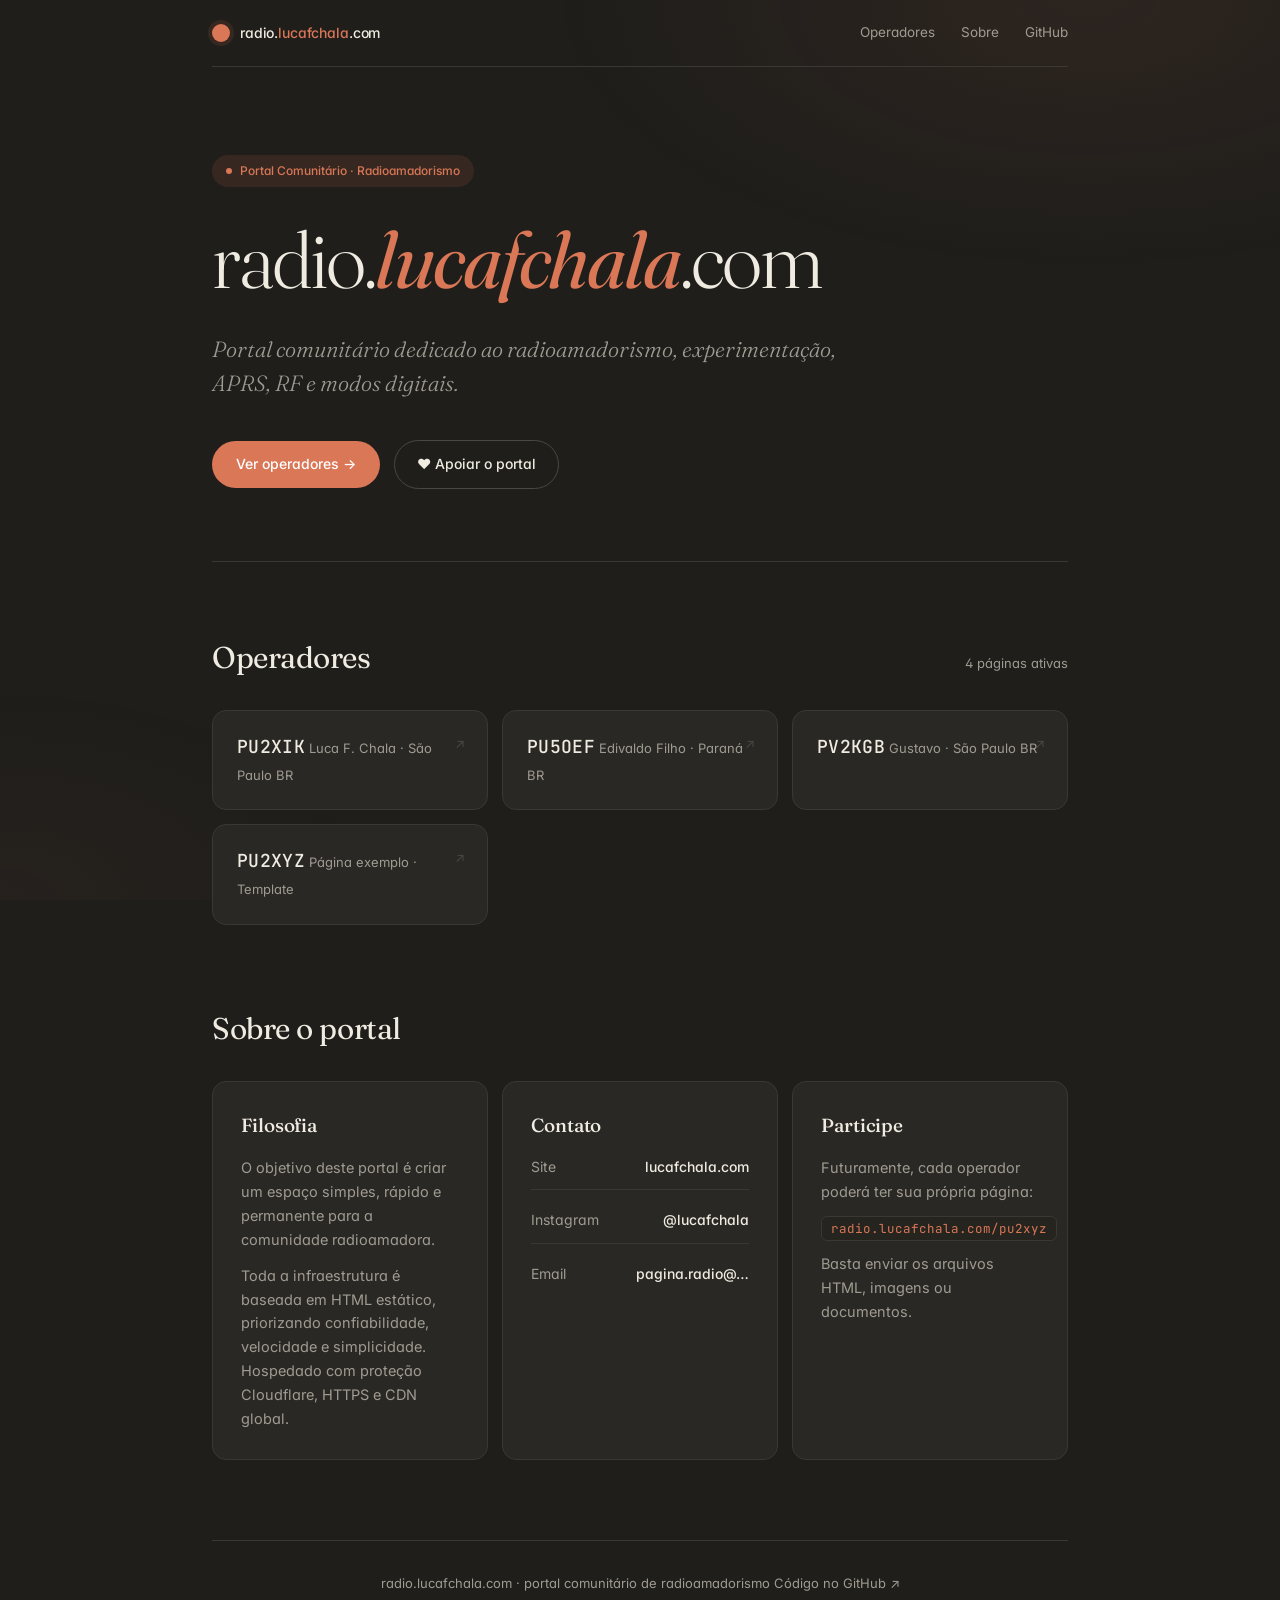
==== commit 11ed0fc6: "Adiciona página PV2KGB — Gustavo (novo indicativo, 1 jun 2026) Cria /pv2kgb/ com index.html, style.c" ====
--- a/index.html
+++ b/index.html
@@ -97,7 +97,7 @@
     <section class="section" id="operadores">
         <div class="section-head">
             <h2 class="section-title">Operadores</h2>
-            <span class="section-meta">3 páginas ativas</span>
+            <span class="section-meta">4 páginas ativas</span>
         </div>
 
         <div class="op-grid">
@@ -111,6 +111,12 @@
             <a class="op-card" href="/pu5oef/">
                 <span class="op-callsign">PU5OEF</span>
                 <span class="op-name">Edivaldo Filho · Paraná BR</span>
+                <span class="op-arrow">↗</span>
+            </a>
+
+            <a class="op-card" href="/pv2kgb/">
+                <span class="op-callsign">PV2KGB</span>
+                <span class="op-name">Gustavo · São Paulo BR</span>
                 <span class="op-arrow">↗</span>
             </a>
 
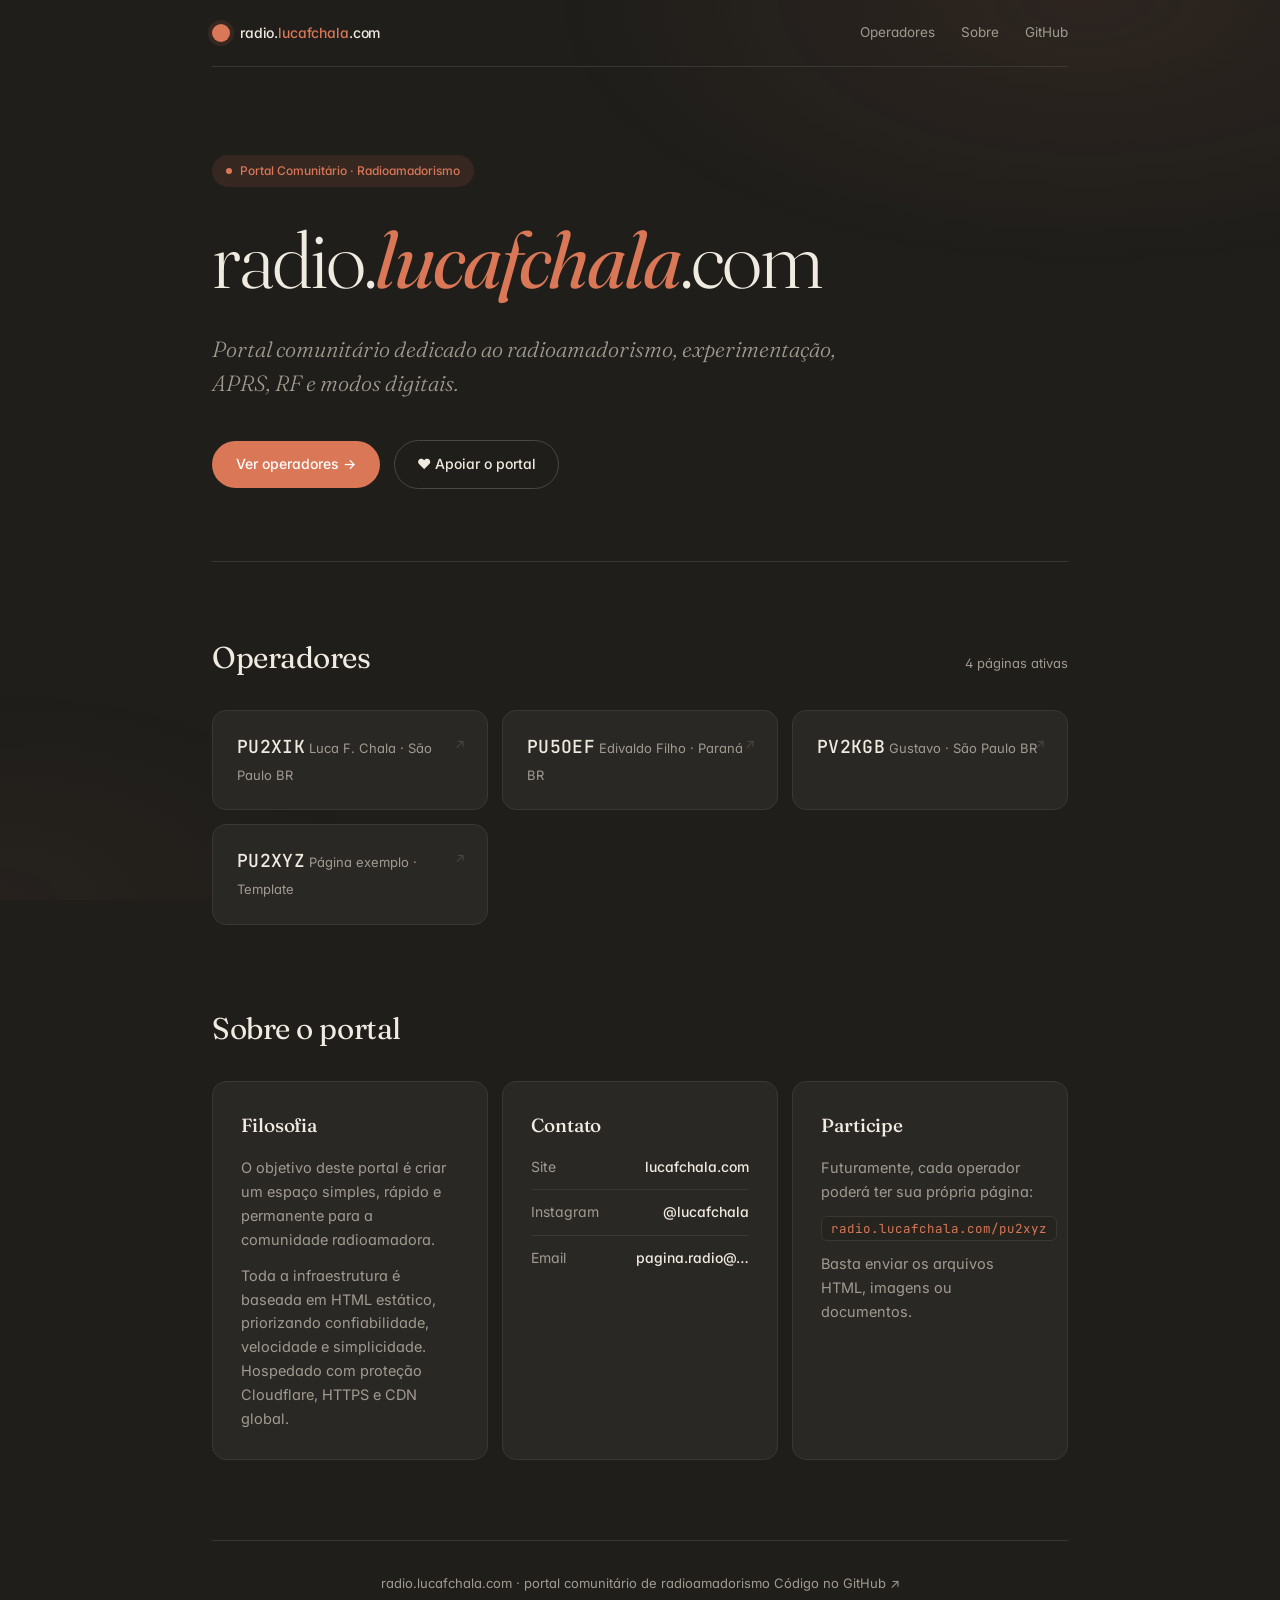
==== commit 46829cc5: "Update favicon reference to favicon.svg https://claude.ai/code/session_01VVakbeQPtBtxe1gAx5Zrng" ====
--- a/index.html
+++ b/index.html
@@ -8,7 +8,7 @@
     <!-- ── SEO Básico ── -->
     <title>radio.lucafchala.com — Portal Comunitário de Radioamadorismo</title>
     <meta name="description" content="Portal estático dedicado à comunidade radioamadora. APRS, modos digitais, RF experimental e páginas de operadores PY/PU. Hospedado com Cloudflare Pages.">
-    <meta name="keywords" content="radioamadorismo, APRS, VHF, UHF, DMR, rádio digital, PU2XIK, PU5OEF, Brasil, ham radio">
+    <meta name="keywords" content="radioamadorismo, APRS, VHF, UHF, DMR, rádio digital, PU2XIK, PU5OEF, PV2KGB, Brasil, ham radio">
     <meta name="author" content="Luca F. Chala — PU2XIK">
     <meta name="robots" content="index, follow">
     <meta name="theme-color" content="#1F1E1B">
@@ -49,7 +49,7 @@
     }
     </script>
 
-    <link rel="icon" href="https://tucas.omg.lol/favicon.ico">
+    <link rel="icon" type="image/svg+xml" href="favicon.svg">
 
     <link rel="stylesheet" href="/style.css">
     <link rel="stylesheet" href="/index.css">
--- a/style.css
+++ b/style.css
@@ -1,15 +1,5 @@
-/* Estilos compartilhados — radio.lucafchala.com
-   Importado por todas as páginas do portal.
-   Cada página sobrescreve variáveis e estilos específicos no próprio <style>. */
-
-:root {
-    --bg: #0b0f0c;
-    --panel: #101612;
-    --border: #2d3c32;
-    --text: #d6e0d5;
-    --accent: #7dff9c;
-    --muted: #8a968d;
-}
+/* Estilos base compartilhados — radio.lucafchala.com
+   Cada página define suas próprias variáveis e sobrescreve conforme necessário. */
 
 *, *::before, *::after {
     box-sizing: border-box;
@@ -17,63 +7,4 @@
 
 body {
     margin: 0;
-    background: var(--bg);
-    color: var(--text);
 }
-
-.container {
-    max-width: 1000px;
-    margin: auto;
-    padding: 30px 20px;
-}
-
-.panel {
-    background: var(--panel);
-    border: 1px solid var(--border);
-    padding: 25px;
-    margin-bottom: 25px;
-}
-
-.badge {
-    display: inline-block;
-    border: 1px solid var(--border);
-    padding: 5px 10px;
-    color: var(--accent);
-    font-size: 12px;
-    margin-right: 8px;
-    margin-bottom: 8px;
-    background: #0d120f;
-}
-
-h1, h2 {
-    margin-top: 0;
-    color: var(--accent);
-}
-
-a {
-    color: var(--accent);
-    text-decoration: none;
-}
-
-a:hover {
-    text-decoration: underline;
-}
-
-code {
-    color: var(--accent);
-}
-
-ul {
-    padding-left: 18px;
-}
-
-li {
-    margin-bottom: 8px;
-}
-
-footer {
-    text-align: center;
-    color: var(--muted);
-    font-size: 0.9rem;
-    margin-top: 40px;
-}
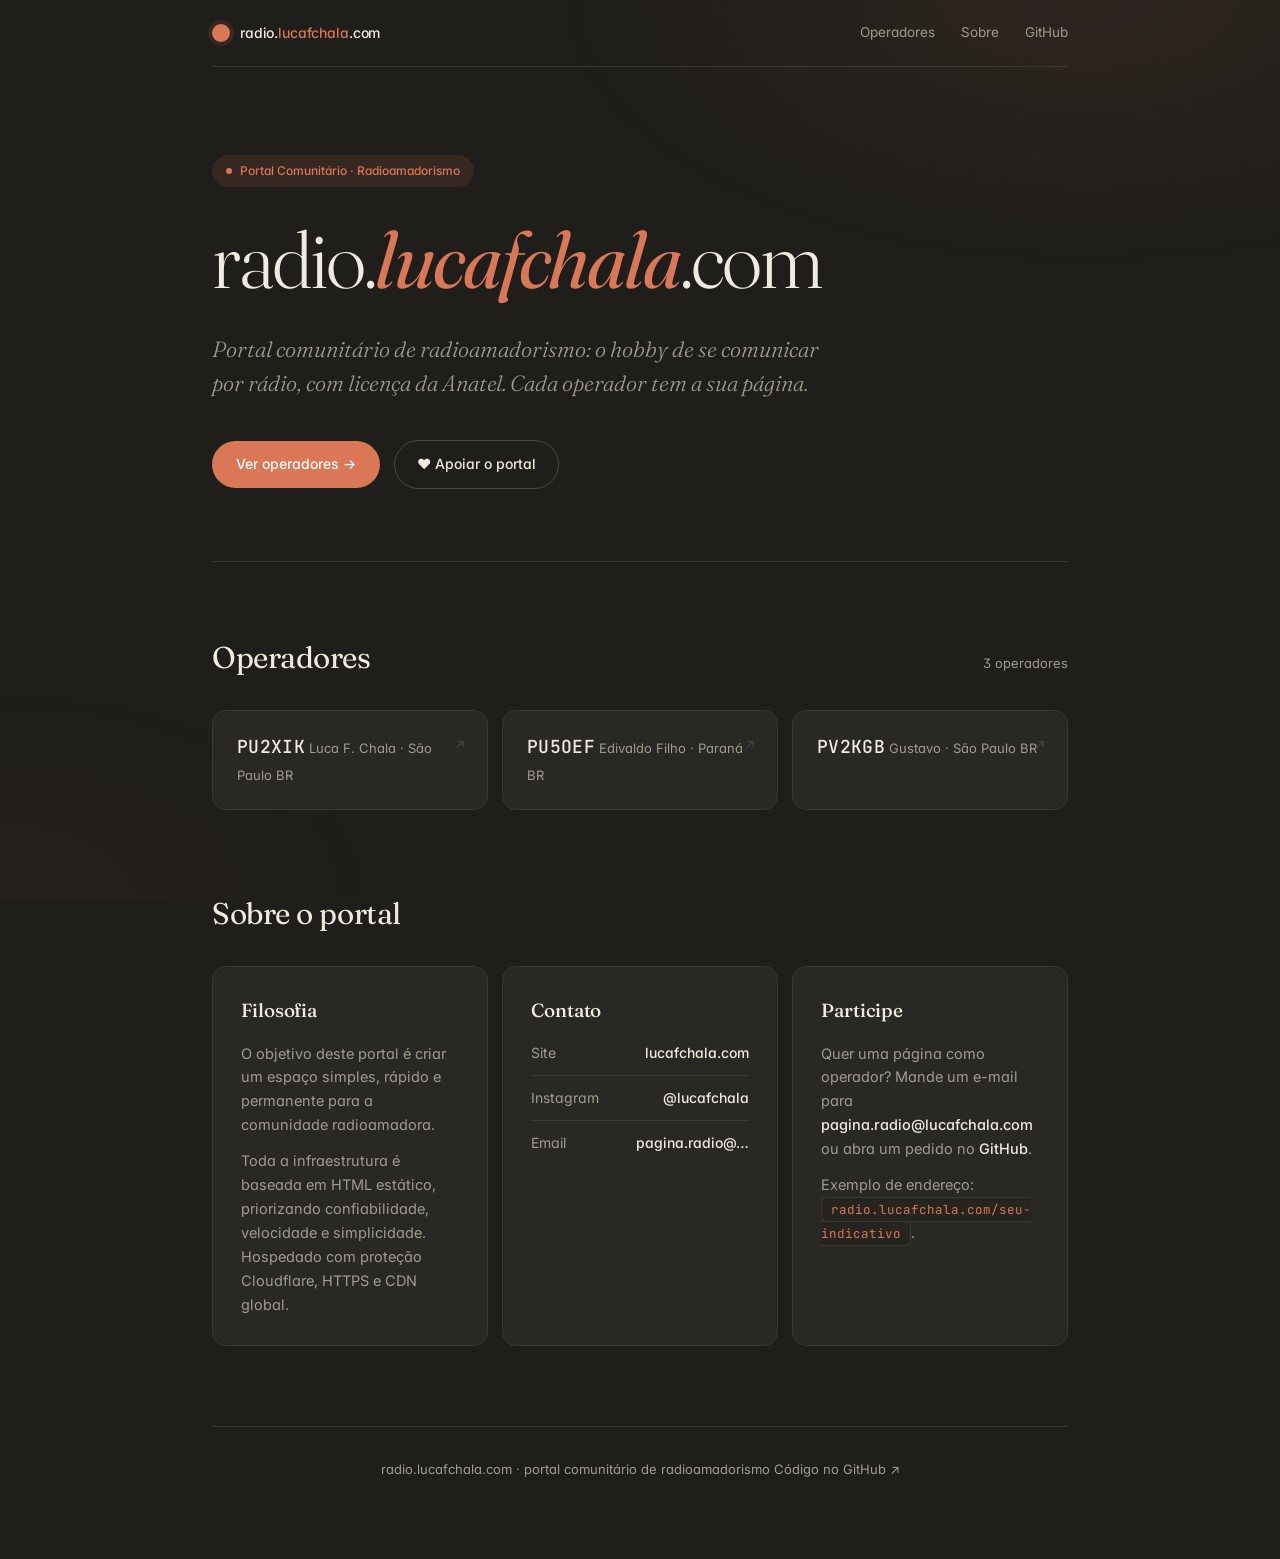
==== commit 7b01d4f2: "Landing: só operadores reais, como participar e sem siglas soltas O template PU2XYZ sai da lista e d" ====
--- a/index.html
+++ b/index.html
@@ -7,7 +7,7 @@
 
     <!-- ── SEO Básico ── -->
     <title>radio.lucafchala.com — Portal Comunitário de Radioamadorismo</title>
-    <meta name="description" content="Portal estático dedicado à comunidade radioamadora. APRS, modos digitais, RF experimental e páginas de operadores PY/PU. Hospedado com Cloudflare Pages.">
+    <meta name="description" content="Portal comunitário de radioamadorismo: páginas de operadores PY/PU, rastreamento APRS (posição por rádio) e modos digitais. Hospedado com Cloudflare Pages.">
     <meta name="keywords" content="radioamadorismo, APRS, VHF, UHF, DMR, rádio digital, PU2XIK, PU5OEF, PV2KGB, Brasil, ham radio">
     <meta name="author" content="Luca F. Chala — PU2XIK">
     <meta name="robots" content="index, follow">
@@ -18,7 +18,7 @@
     <meta property="og:type"        content="website">
     <meta property="og:url"         content="https://radio.lucafchala.com/">
     <meta property="og:title"       content="radio.lucafchala.com — Portal Comunitário de Radioamadorismo">
-    <meta property="og:description" content="Portal estático dedicado à comunidade radioamadora. APRS, modos digitais, RF experimental e páginas de operadores PY/PU.">
+    <meta property="og:description" content="Portal comunitário de radioamadorismo: páginas de operadores PY/PU, rastreamento APRS (posição por rádio) e modos digitais.">
     <meta property="og:image"       content="https://radio.lucafchala.com/pu5oef/og-image.png">
     <meta property="og:image:width"  content="1200">
     <meta property="og:image:height" content="630">
@@ -29,7 +29,7 @@
     <meta name="twitter:card"        content="summary_large_image">
     <meta name="twitter:url"         content="https://radio.lucafchala.com/">
     <meta name="twitter:title"       content="radio.lucafchala.com — Portal Comunitário de Radioamadorismo">
-    <meta name="twitter:description" content="Portal estático dedicado à comunidade radioamadora. APRS, modos digitais, RF experimental e páginas de operadores PY/PU.">
+    <meta name="twitter:description" content="Portal comunitário de radioamadorismo: páginas de operadores PY/PU, rastreamento APRS (posição por rádio) e modos digitais.">
     <meta name="twitter:image"       content="https://radio.lucafchala.com/pu5oef/og-image.png">
 
     <!-- ── Schema.org (Google) ── -->
@@ -79,8 +79,8 @@
         <h1>radio.<em>lucafchala</em>.com</h1>
 
         <p class="hero-sub">
-            Portal comunitário dedicado ao radioamadorismo,
-            experimentação, APRS, RF e modos digitais.
+            Portal comunitário de radioamadorismo: o hobby de se comunicar
+            por rádio, com licença da Anatel. Cada operador tem a sua página.
         </p>
 
         <div class="hero-actions">
@@ -97,7 +97,7 @@
     <section class="section" id="operadores">
         <div class="section-head">
             <h2 class="section-title">Operadores</h2>
-            <span class="section-meta">4 páginas ativas</span>
+            <span class="section-meta">3 operadores</span>
         </div>
 
         <div class="op-grid">
@@ -119,14 +119,8 @@
                 <span class="op-name">Gustavo · São Paulo BR</span>
                 <span class="op-arrow">↗</span>
             </a>
-
-            <a class="op-card" href="/pu2xyz/">
-                <span class="op-callsign">PU2XYZ</span>
-                <span class="op-name">Página exemplo · Template</span>
-                <span class="op-arrow">↗</span>
-            </a>
-
         </div>
+        <!-- A página /pu2xyz/ é só o modelo para novos operadores: não entra na lista. -->
     </section>
 
     <!-- ── Sobre o portal ── -->
@@ -163,9 +157,8 @@
 
             <div class="panel">
                 <h2>Participe</h2>
-                <p>Futuramente, cada operador poderá ter sua própria página:</p>
-                <p><code>radio.lucafchala.com/pu2xyz</code></p>
-                <p>Basta enviar os arquivos HTML, imagens ou documentos.</p>
+                <p>Quer uma página como operador? Mande um e-mail para <a href="mailto:pagina.radio@lucafchala.com">pagina.radio@lucafchala.com</a> ou abra um pedido no <a href="https://github.com/lucafchala/portal_radio/issues" target="_blank" rel="noopener">GitHub</a>.</p>
+                <p>Exemplo de endereço: <code>radio.lucafchala.com/seu-indicativo</code>.</p>
             </div>
 
         </div>
